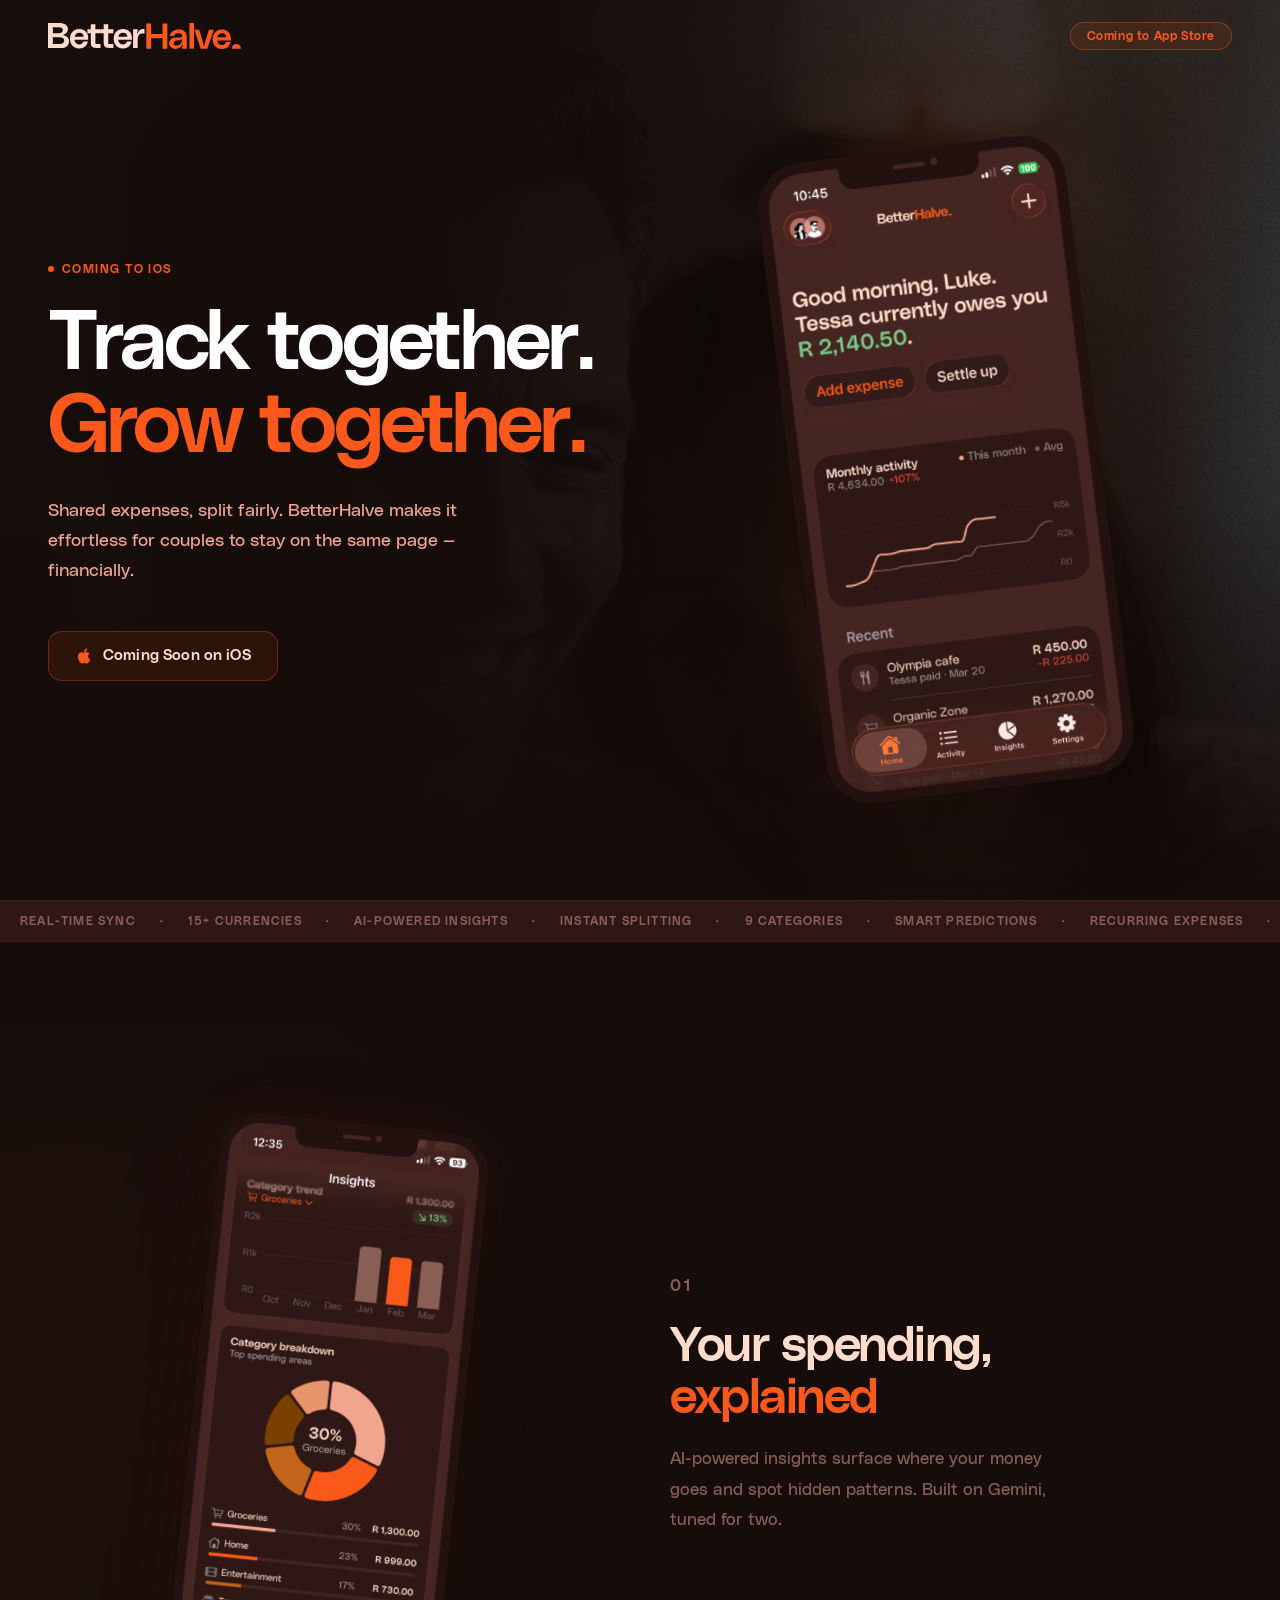
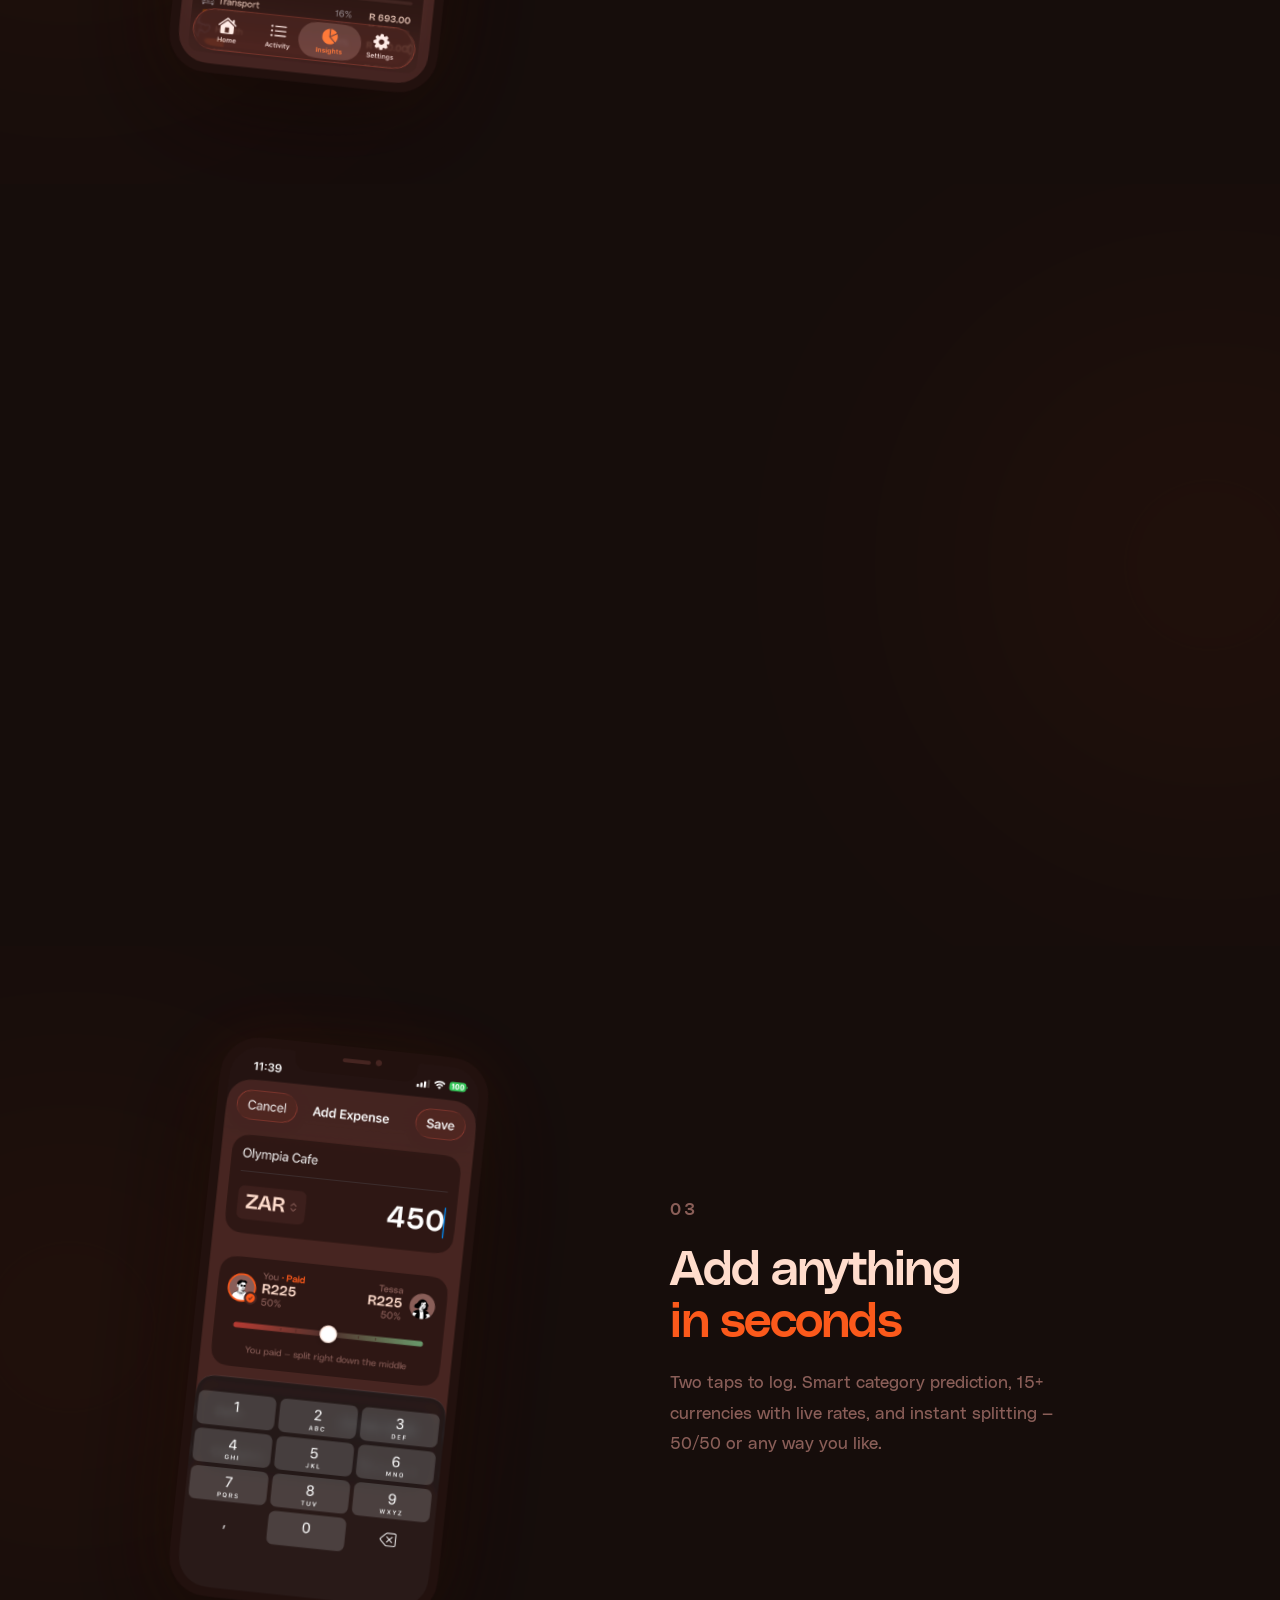
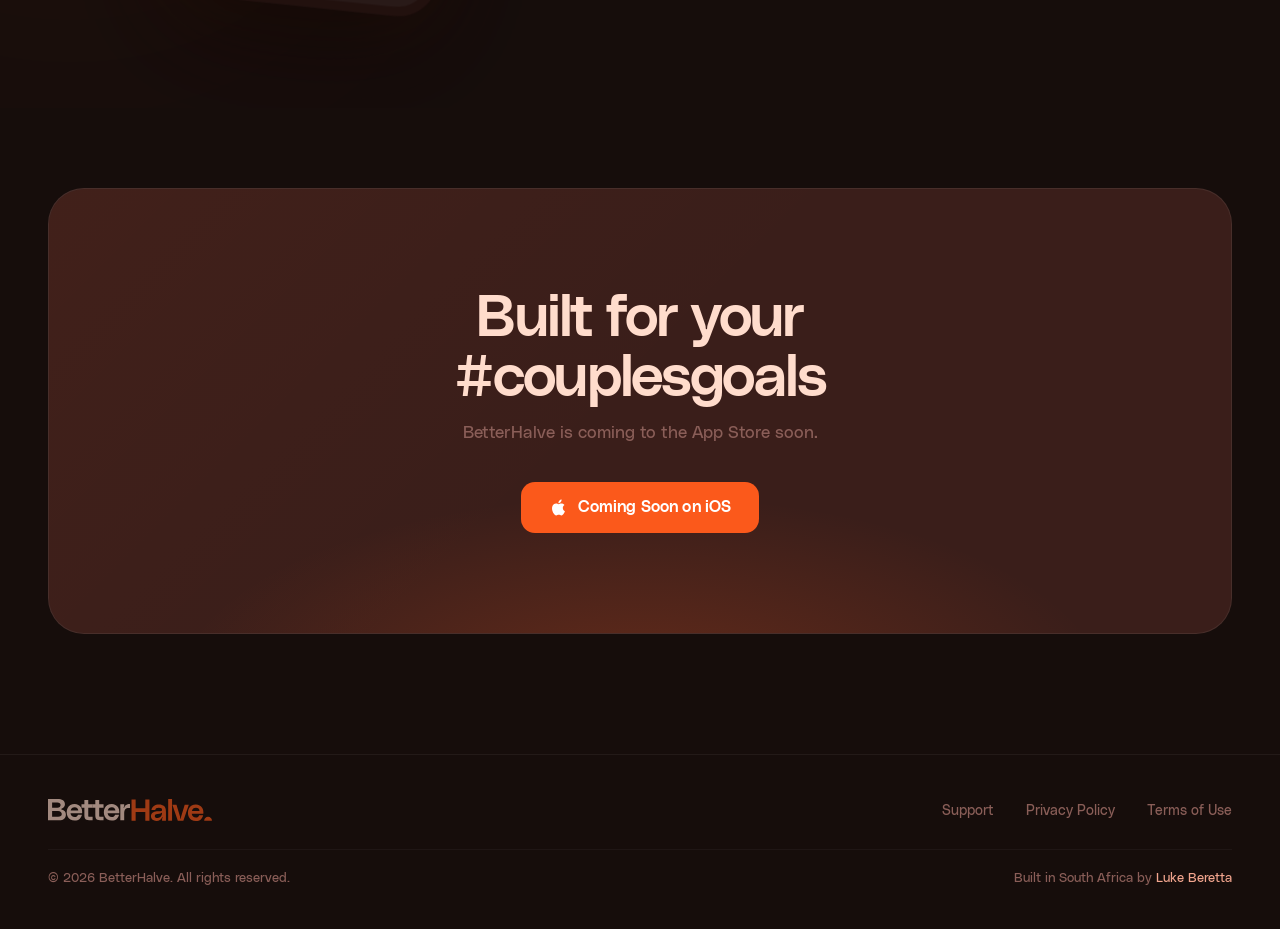
==== index.html @ 67684e51 "feat: implement initial BetterHalve website including landing, legal, support pages, assets, and doc" ====
<!DOCTYPE html>
<html lang="en">
<head>
  <meta charset="UTF-8" />
  <meta name="viewport" content="width=device-width, initial-scale=1.0" />
  <title>BetterHalve — Shared expenses for couples</title>
  <meta name="description" content="Track spending, split costs, and settle up effortlessly. BetterHalve is the shared expense app built for couples." />
  <meta property="og:title" content="BetterHalve — Shared expenses for couples" />
  <meta property="og:description" content="Track spending, split costs, and settle up effortlessly." />
  <meta property="og:image" content="img/couple.png" />
  <style>
    @font-face {
      font-family: 'PolySans';
      src: url('fonts/PolySans-Neutral.ttf') format('truetype');
      font-weight: 400;
      font-style: normal;
      font-display: swap;
    }
    @font-face {
      font-family: 'PolySans';
      src: url('fonts/PolySans-Median.ttf') format('truetype');
      font-weight: 600;
      font-style: normal;
      font-display: swap;
    }

    *, *::before, *::after { box-sizing: border-box; margin: 0; padding: 0; }

    :root {
      --bg:          #160d0b;
      --bg-mid:      #2E1714;
      --bg-raised:   #3A1E1A;
      --text:        #FFDCCC;
      --text-muted:  #8A5E58;
      --accent:      #FB591B;
      --accent-soft: #F2A58E;
      --radius-lg:   28px;
    }

    html { scroll-behavior: smooth; }

    body {
      font-family: 'PolySans', -apple-system, BlinkMacSystemFont, sans-serif;
      font-weight: 400;
      background: var(--bg);
      color: var(--text);
      -webkit-font-smoothing: antialiased;
      overflow-x: hidden;
    }

    /* ─────────────────────────────────────────────────────── NAV */
    .nav {
      position: fixed;
      top: 0; left: 0; right: 0;
      z-index: 100;
      padding: 22px 48px;
      display: flex;
      align-items: center;
      justify-content: space-between;
      border-bottom: 1px solid transparent;
      transition: background 0.5s ease, backdrop-filter 0.5s ease, border-color 0.5s ease;
    }

    .nav.scrolled {
      background: rgba(22, 13, 11, 0.75);
      backdrop-filter: blur(24px);
      -webkit-backdrop-filter: blur(24px);
      border-bottom-color: rgba(255,255,255,0.05);
    }

    .nav-logo img { height: 26px; width: auto; display: block; }

    .nav-pill {
      font-size: 12px;
      font-weight: 600;
      letter-spacing: 0.05em;
      color: var(--accent);
      background: rgba(251,89,27,0.1);
      border: 1.5px solid rgba(251,89,27,0.35);
      border-radius: 100px;
      padding: 7px 16px;
    }

    /* ─────────────────────────────────────────────────────── HERO */
    .hero {
      position: relative;
      min-height: 100svh;
      display: grid;
      grid-template-columns: 1fr 1fr;
      align-items: center;
      padding: 120px 48px 80px;
      gap: 40px;
      overflow: hidden;
    }

    .hero-bg {
      position: absolute;
      inset: 0;
      width: 100%; height: 110%;
      top: -5%;
      object-fit: cover;
      object-position: center top;
      filter: brightness(0.38) saturate(0.7);
      will-change: transform;
    }

    .hero-overlay {
      position: absolute;
      inset: 0;
      background:
        linear-gradient(105deg, rgba(22,13,11,0.97) 35%, rgba(22,13,11,0.45) 75%, rgba(22,13,11,0.1) 100%),
        linear-gradient(to top, rgba(22,13,11,1) 0%, transparent 45%);
      pointer-events: none;
    }

    .hero-left {
      position: relative;
      z-index: 2;
    }

    .hero-eyebrow {
      display: inline-flex;
      align-items: center;
      gap: 8px;
      font-size: 12px;
      font-weight: 600;
      letter-spacing: 0.12em;
      text-transform: uppercase;
      color: var(--accent);
      margin-bottom: 28px;
    }

    .hero-eyebrow-dot {
      width: 6px; height: 6px;
      border-radius: 50%;
      background: var(--accent);
      animation: blink 2.4s ease-in-out infinite;
    }

    @keyframes blink {
      0%, 100% { opacity: 1; transform: scale(1); }
      50%       { opacity: 0.35; transform: scale(0.65); }
    }

    .hero h1 {
      font-size: clamp(50px, 6.5vw, 92px);
      font-weight: 600;
      line-height: 1.0;
      letter-spacing: -0.038em;
      color: #fff;
      margin-bottom: 26px;
    }

    .hero h1 .line-accent {
      display: block;
      color: var(--accent);
    }

    .hero-sub {
      font-size: clamp(16px, 1.4vw, 19px);
      line-height: 1.7;
      color: var(--accent-soft);
      max-width: 420px;
      margin-bottom: 44px;
    }

    .btn-ghost {
      display: inline-flex;
      align-items: center;
      gap: 10px;
      background: rgba(251,89,27,0.1);
      border: 1.5px solid rgba(251,89,27,0.3);
      border-radius: 14px;
      padding: 15px 26px;
      font-family: inherit;
      font-size: 15px;
      font-weight: 600;
      color: var(--text);
      letter-spacing: 0.01em;
      cursor: default;
      transition: background 0.25s, border-color 0.25s, transform 0.25s;
    }

    .btn-ghost:hover {
      background: rgba(251,89,27,0.17);
      border-color: rgba(251,89,27,0.5);
      transform: translateY(-2px);
    }

    .btn-ghost svg { width: 18px; height: 18px; fill: var(--accent); flex-shrink: 0; }

    .hero-right {
      position: relative;
      z-index: 2;
      display: flex;
      justify-content: center;
      align-items: center;
    }

    .hero-phone-wrap {
      position: relative;
    }

    .hero-phone-wrap::before {
      content: '';
      position: absolute;
      inset: -30%;
      background: radial-gradient(ellipse at center, rgba(251,89,27,0.18) 0%, transparent 70%);
      pointer-events: none;
      animation: glow-pulse 4s ease-in-out infinite;
    }

    @keyframes glow-pulse {
      0%, 100% { opacity: 0.7; transform: scale(1); }
      50%       { opacity: 1; transform: scale(1.08); }
    }

    .hero-phone-wrap img {
      display: block;
      width: 100%;
      max-width: 310px;
      filter: drop-shadow(0 48px 96px rgba(0,0,0,0.65));
      transform: rotate(-7deg);
      animation: phone-float 5s ease-in-out infinite;
    }

    @keyframes phone-float {
      0%, 100% { transform: rotate(-7deg) translateY(0px); }
      50%       { transform: rotate(-7deg) translateY(-22px); }
    }

    /* ─────────────────────────────────────────────────── MARQUEE */
    .marquee-wrap {
      overflow: hidden;
      background: var(--bg-mid);
      border-top: 1px solid rgba(255,255,255,0.05);
      border-bottom: 1px solid rgba(255,255,255,0.05);
      padding: 14px 0;
    }

    .marquee-track {
      display: flex;
      width: max-content;
      animation: marquee-scroll 24s linear infinite;
    }

    .marquee-track:hover { animation-play-state: paused; }

    .marquee-item {
      font-size: 12px;
      font-weight: 600;
      letter-spacing: 0.1em;
      text-transform: uppercase;
      white-space: nowrap;
      padding: 0 20px;
      color: var(--text-muted);
    }

    .marquee-item.dot { color: var(--accent); padding: 0 4px; }

    @keyframes marquee-scroll {
      from { transform: translateX(0); }
      to   { transform: translateX(-50%); }
    }

    /* ──────────────────────────────────────────────── FEATURES */
    .features { padding: 80px 0 40px; }

    .feature {
      display: grid;
      grid-template-columns: 1fr 1fr;
      align-items: center;
      gap: 60px;
      padding: 100px 48px;
      position: relative;
      overflow: hidden;
    }

    /* Ambient glow per section */
    .feature::after {
      content: '';
      position: absolute;
      width: 500px; height: 500px;
      border-radius: 50%;
      background: var(--accent);
      filter: blur(140px);
      opacity: 0.06;
      pointer-events: none;
    }

    .feature:nth-child(odd)::after  { left: -180px; top: 50%; transform: translateY(-50%); }
    .feature:nth-child(even)::after { right: -180px; top: 50%; transform: translateY(-50%); }

    .feature:nth-child(even) .feature-phone { order: 2; }
    .feature:nth-child(even) .feature-copy  { order: 1; }

    .feature-phone {
      display: flex;
      justify-content: center;
      position: relative;
      z-index: 1;
    }

    .feature-phone img {
      width: 100%;
      max-width: 270px;
      filter: drop-shadow(0 28px 56px rgba(0,0,0,0.55)) drop-shadow(0 0 28px rgba(251,89,27,0.08));
      transition: transform 0.6s cubic-bezier(0.34, 1.56, 0.64, 1), filter 0.4s ease;
    }

    .feature:nth-child(odd)  .feature-phone img { transform: rotate(6deg); }
    .feature:nth-child(even) .feature-phone img { transform: rotate(-6deg); }

    .feature-phone img:hover {
      transform: rotate(0deg) scale(1.05) !important;
      filter: drop-shadow(0 40px 80px rgba(0,0,0,0.65)) drop-shadow(0 0 40px rgba(251,89,27,0.2));
    }

    .feature-copy { position: relative; z-index: 1; }

    .feature-num {
      font-size: 11px;
      font-weight: 600;
      letter-spacing: 0.15em;
      text-transform: uppercase;
      color: var(--text-muted);
      margin-bottom: 20px;
    }

    .feature-copy h2 {
      font-size: clamp(36px, 3.8vw, 56px);
      font-weight: 600;
      line-height: 1.06;
      letter-spacing: -0.03em;
      color: var(--text);
      margin-bottom: 20px;
    }

    .feature-copy h2 em {
      font-style: normal;
      color: var(--accent);
    }

    .feature-copy p {
      font-size: 17px;
      line-height: 1.78;
      color: var(--text-muted);
      max-width: 400px;
    }

    /* ──────────────────────────────────────────── REVEAL ANIMS */
    .reveal {
      opacity: 0;
      transform: translateY(36px);
      transition:
        opacity  0.75s cubic-bezier(0.16, 1, 0.3, 1),
        transform 0.75s cubic-bezier(0.16, 1, 0.3, 1);
    }

    .reveal.from-left  { transform: translateX(-52px); }
    .reveal.from-right { transform: translateX(52px); }
    .reveal.scale-up   { transform: scale(0.94); }

    .reveal.visible {
      opacity: 1;
      transform: translate(0) scale(1);
    }

    .delay-1 { transition-delay: 0.08s; }
    .delay-2 { transition-delay: 0.18s; }
    .delay-3 { transition-delay: 0.28s; }

    /* ─────────────────────────────────────────────────── CTA */
    .cta-wrap { padding: 40px 48px 120px; }

    .cta-card {
      position: relative;
      background: var(--bg-raised);
      border: 1px solid rgba(255,255,255,0.07);
      border-radius: 36px;
      padding: 100px 60px;
      text-align: center;
      overflow: hidden;
    }

    .cta-card::before {
      content: '';
      position: absolute;
      bottom: -60px; left: 50%;
      transform: translateX(-50%);
      width: 80%; height: 200px;
      background: radial-gradient(ellipse at center bottom, rgba(251,89,27,0.22) 0%, transparent 70%);
      pointer-events: none;
    }

    .cta-card::after {
      content: '';
      position: absolute;
      inset: 0;
      border-radius: 36px;
      background: linear-gradient(135deg, rgba(251,89,27,0.04) 0%, transparent 50%);
      pointer-events: none;
    }

    .cta-card h2 {
      font-size: clamp(36px, 4.5vw, 64px);
      font-weight: 600;
      letter-spacing: -0.032em;
      line-height: 1.05;
      margin-bottom: 14px;
      position: relative;
      z-index: 1;
    }

    .cta-card p {
      font-size: 17px;
      color: var(--text-muted);
      margin-bottom: 40px;
      position: relative;
      z-index: 1;
    }

    .btn-solid {
      display: inline-flex;
      align-items: center;
      gap: 10px;
      background: var(--accent);
      border-radius: 14px;
      padding: 16px 28px;
      font-family: inherit;
      font-size: 16px;
      font-weight: 600;
      color: #fff;
      letter-spacing: 0.01em;
      cursor: default;
      position: relative;
      z-index: 1;
      transition: background 0.2s, transform 0.25s, box-shadow 0.25s;
    }

    .btn-solid:hover {
      background: #e84d15;
      transform: translateY(-3px);
      box-shadow: 0 20px 48px rgba(251,89,27,0.42);
    }

    .btn-solid svg { width: 19px; height: 19px; fill: #fff; flex-shrink: 0; }

    /* ──────────────────────────────────────────────── FOOTER */
    footer {
      border-top: 1px solid rgba(255,255,255,0.055);
      padding: 44px 48px;
    }

    .footer-top {
      display: flex;
      align-items: center;
      justify-content: space-between;
      flex-wrap: wrap;
      gap: 20px;
      margin-bottom: 28px;
    }

    .footer-logo img { height: 22px; width: auto; opacity: 0.6; display: block; }

    .footer-nav {
      display: flex;
      gap: 32px;
      list-style: none;
    }

    .footer-nav a {
      font-size: 14px;
      color: var(--text-muted);
      text-decoration: none;
      transition: color 0.2s;
    }

    .footer-nav a:hover { color: var(--text); }

    .footer-bottom {
      display: flex;
      align-items: center;
      justify-content: space-between;
      flex-wrap: wrap;
      gap: 8px;
      padding-top: 22px;
      border-top: 1px solid rgba(255,255,255,0.04);
      font-size: 13px;
      color: var(--text-muted);
    }

    .footer-bottom a {
      color: var(--accent-soft);
      text-decoration: none;
      transition: color 0.2s;
    }

    .footer-bottom a:hover { color: var(--text); }

    /* ────────────────────────────────────────────── RESPONSIVE */
    @media (max-width: 860px) {
      .nav { padding: 16px 24px; }

      .hero {
        grid-template-columns: 1fr;
        min-height: auto;
        padding: 120px 24px 72px;
        gap: 0;
      }

      .hero-right {
        order: -1;
        margin-bottom: 48px;
      }

      .hero-phone-wrap img {
        max-width: 200px;
        animation: phone-float-sm 5s ease-in-out infinite;
      }

      @keyframes phone-float-sm {
        0%, 100% { transform: rotate(-4deg) translateY(0px); }
        50%       { transform: rotate(-4deg) translateY(-14px); }
      }

      .hero-overlay {
        background:
          linear-gradient(to bottom, rgba(22,13,11,0.55) 0%, rgba(22,13,11,0.95) 55%),
          linear-gradient(to top, rgba(22,13,11,1) 0%, transparent 40%);
      }

      .feature {
        grid-template-columns: 1fr;
        padding: 64px 24px;
        gap: 44px;
        text-align: center;
      }

      .feature:nth-child(even) .feature-phone,
      .feature:nth-child(even) .feature-copy { order: unset; }

      .feature-copy p { max-width: 100%; }
      .feature-phone img { max-width: 220px; }
      .feature:nth-child(odd)  .feature-phone img { transform: rotate(4deg); }
      .feature:nth-child(even) .feature-phone img { transform: rotate(-4deg); }

      .cta-wrap { padding: 20px 24px 80px; }
      .cta-card { padding: 72px 32px; }

      footer { padding: 36px 24px; }
      .footer-top { flex-direction: column; align-items: flex-start; }
      .footer-bottom { flex-direction: column; text-align: center; }
    }
  </style>
</head>
<body>

  <!-- ─── NAV ──────────────────────────────────────────────── -->
  <header class="nav" id="nav">
    <a href="/" aria-label="BetterHalve home">
      <div class="nav-logo"><img src="img/logo.svg" alt="BetterHalve" /></div>
    </a>
    <span class="nav-pill">Coming to App Store</span>
  </header>

  <!-- ─── HERO ─────────────────────────────────────────────── -->
  <section class="hero">
    <img class="hero-bg" src="img/couple.png" alt="" aria-hidden="true" id="hero-bg" />
    <div class="hero-overlay" aria-hidden="true"></div>

    <div class="hero-left">
      <p class="hero-eyebrow">
        <span class="hero-eyebrow-dot" aria-hidden="true"></span>
        Coming to iOS
      </p>
      <h1>
        Track together.
        <span class="line-accent">Grow together.</span>
      </h1>
      <p class="hero-sub">Shared expenses, split fairly. BetterHalve makes it effortless for couples to stay on the same page — financially.</p>
      <div class="btn-ghost" role="img" aria-label="Coming Soon on the App Store">
        <svg viewBox="0 0 24 24" aria-hidden="true">
          <path d="M18.71 19.5c-.83 1.24-1.71 2.45-3.05 2.47-1.34.03-1.77-.79-3.29-.79-1.53 0-2 .77-3.27.82-1.31.05-2.3-1.32-3.14-2.53C4.25 17 2.94 12.45 4.7 9.39c.87-1.52 2.43-2.48 4.12-2.51 1.28-.02 2.5.87 3.29.87.78 0 2.26-1.07 3.8-.91.65.03 2.47.26 3.64 1.98-.09.06-2.17 1.28-2.15 3.81.03 3.02 2.65 4.03 2.68 4.04-.03.07-.42 1.44-1.38 2.83M13 3.5c.73-.83 1.94-1.46 2.94-1.5.13 1.17-.34 2.35-1.04 3.19-.69.85-1.83 1.51-2.95 1.42-.15-1.15.41-2.35 1.05-3.11z"/>
        </svg>
        Coming Soon on iOS
      </div>
    </div>

    <div class="hero-right">
      <div class="hero-phone-wrap">
        <img src="img/01.png" alt="BetterHalve app — home screen showing real-time balance" />
      </div>
    </div>
  </section>

  <!-- ─── MARQUEE ──────────────────────────────────────────── -->
  <div class="marquee-wrap" aria-hidden="true">
    <div class="marquee-track">
      <span class="marquee-item">Real-time sync</span><span class="marquee-item dot">·</span>
      <span class="marquee-item">15+ currencies</span><span class="marquee-item dot">·</span>
      <span class="marquee-item">AI-powered insights</span><span class="marquee-item dot">·</span>
      <span class="marquee-item">Instant splitting</span><span class="marquee-item dot">·</span>
      <span class="marquee-item">9 categories</span><span class="marquee-item dot">·</span>
      <span class="marquee-item">Smart predictions</span><span class="marquee-item dot">·</span>
      <span class="marquee-item">Recurring expenses</span><span class="marquee-item dot">·</span>
      <span class="marquee-item">Live exchange rates</span><span class="marquee-item dot">·</span>
      <span class="marquee-item">Google &amp; Apple Sign-in</span><span class="marquee-item dot">·</span>
      <!-- duplicate for seamless loop -->
      <span class="marquee-item">Real-time sync</span><span class="marquee-item dot">·</span>
      <span class="marquee-item">15+ currencies</span><span class="marquee-item dot">·</span>
      <span class="marquee-item">AI-powered insights</span><span class="marquee-item dot">·</span>
      <span class="marquee-item">Instant splitting</span><span class="marquee-item dot">·</span>
      <span class="marquee-item">9 categories</span><span class="marquee-item dot">·</span>
      <span class="marquee-item">Smart predictions</span><span class="marquee-item dot">·</span>
      <span class="marquee-item">Recurring expenses</span><span class="marquee-item dot">·</span>
      <span class="marquee-item">Live exchange rates</span><span class="marquee-item dot">·</span>
      <span class="marquee-item">Google &amp; Apple Sign-in</span><span class="marquee-item dot">·</span>
    </div>
  </div>

  <!-- ─── FEATURES ─────────────────────────────────────────── -->
  <section class="features">

    <!-- 01 -->
    <div class="feature">
      <div class="feature-phone reveal from-left">
        <img src="img/02.png" alt="BetterHalve insights — category breakdown and spending trends" loading="lazy" />
      </div>
      <div class="feature-copy">
        <p class="feature-num reveal delay-1">01</p>
        <h2 class="reveal delay-2">Your spending,<br><em>explained</em></h2>
        <p class="reveal delay-3">AI-powered insights surface where your money goes and spot hidden patterns. Built on Gemini, tuned for two.</p>
      </div>
    </div>

    <!-- 02 -->
    <div class="feature">
      <div class="feature-copy">
        <p class="feature-num reveal delay-1">02</p>
        <h2 class="reveal delay-2">Every expense,<br><em>organised</em></h2>
        <p class="reveal delay-3">A full timeline of everything you've spent together — searchable, filterable by category, always in sync.</p>
      </div>
      <div class="feature-phone reveal from-right">
        <img src="img/03.png" alt="BetterHalve activity — full expense timeline" loading="lazy" />
      </div>
    </div>

    <!-- 03 -->
    <div class="feature">
      <div class="feature-phone reveal from-left">
        <img src="img/04.png" alt="BetterHalve — add expense in seconds" loading="lazy" />
      </div>
      <div class="feature-copy">
        <p class="feature-num reveal delay-1">03</p>
        <h2 class="reveal delay-2">Add anything<br><em>in seconds</em></h2>
        <p class="reveal delay-3">Two taps to log. Smart category prediction, 15+ currencies with live rates, and instant splitting — 50/50 or any way you like.</p>
      </div>
    </div>

  </section>

  <!-- ─── CTA ──────────────────────────────────────────────── -->
  <div class="cta-wrap">
    <div class="cta-card reveal scale-up">
      <h2>Built for your<br>#couplesgoals</h2>
      <p>BetterHalve is coming to the App Store soon.</p>
      <div class="btn-solid" role="img" aria-label="Coming Soon on the App Store">
        <svg viewBox="0 0 24 24" aria-hidden="true">
          <path d="M18.71 19.5c-.83 1.24-1.71 2.45-3.05 2.47-1.34.03-1.77-.79-3.29-.79-1.53 0-2 .77-3.27.82-1.31.05-2.3-1.32-3.14-2.53C4.25 17 2.94 12.45 4.7 9.39c.87-1.52 2.43-2.48 4.12-2.51 1.28-.02 2.5.87 3.29.87.78 0 2.26-1.07 3.8-.91.65.03 2.47.26 3.64 1.98-.09.06-2.17 1.28-2.15 3.81.03 3.02 2.65 4.03 2.68 4.04-.03.07-.42 1.44-1.38 2.83M13 3.5c.73-.83 1.94-1.46 2.94-1.5.13 1.17-.34 2.35-1.04 3.19-.69.85-1.83 1.51-2.95 1.42-.15-1.15.41-2.35 1.05-3.11z"/>
        </svg>
        Coming Soon on iOS
      </div>
    </div>
  </div>

  <!-- ─── FOOTER ────────────────────────────────────────────── -->
  <footer>
    <div class="footer-top">
      <div class="footer-logo">
        <img src="img/logo.svg" alt="BetterHalve" />
      </div>
      <ul class="footer-nav" aria-label="Footer">
        <li><a href="support.html">Support</a></li>
        <li><a href="privacy.html">Privacy Policy</a></li>
        <li><a href="terms.html">Terms of Use</a></li>
      </ul>
    </div>
    <div class="footer-bottom">
      <span>© 2026 BetterHalve. All rights reserved.</span>
      <span>Built in South Africa by <a href="https://lukeberetta.com" target="_blank" rel="noopener noreferrer">Luke Beretta</a></span>
    </div>
  </footer>

  <script>
    // Nav — transparent to frosted on scroll
    const nav = document.getElementById('nav');
    const onScroll = () => nav.classList.toggle('scrolled', window.scrollY > 50);
    window.addEventListener('scroll', onScroll, { passive: true });

    // Hero bg parallax
    const heroBg = document.getElementById('hero-bg');
    window.addEventListener('scroll', () => {
      heroBg.style.transform = `translateY(${window.scrollY * 0.28}px)`;
    }, { passive: true });

    // Scroll reveal via IntersectionObserver
    const observer = new IntersectionObserver(
      (entries) => entries.forEach(e => {
        if (e.isIntersecting) {
          e.target.classList.add('visible');
          observer.unobserve(e.target);
        }
      }),
      { threshold: 0.12 }
    );
    document.querySelectorAll('.reveal').forEach(el => observer.observe(el));
  </script>

</body>
</html>
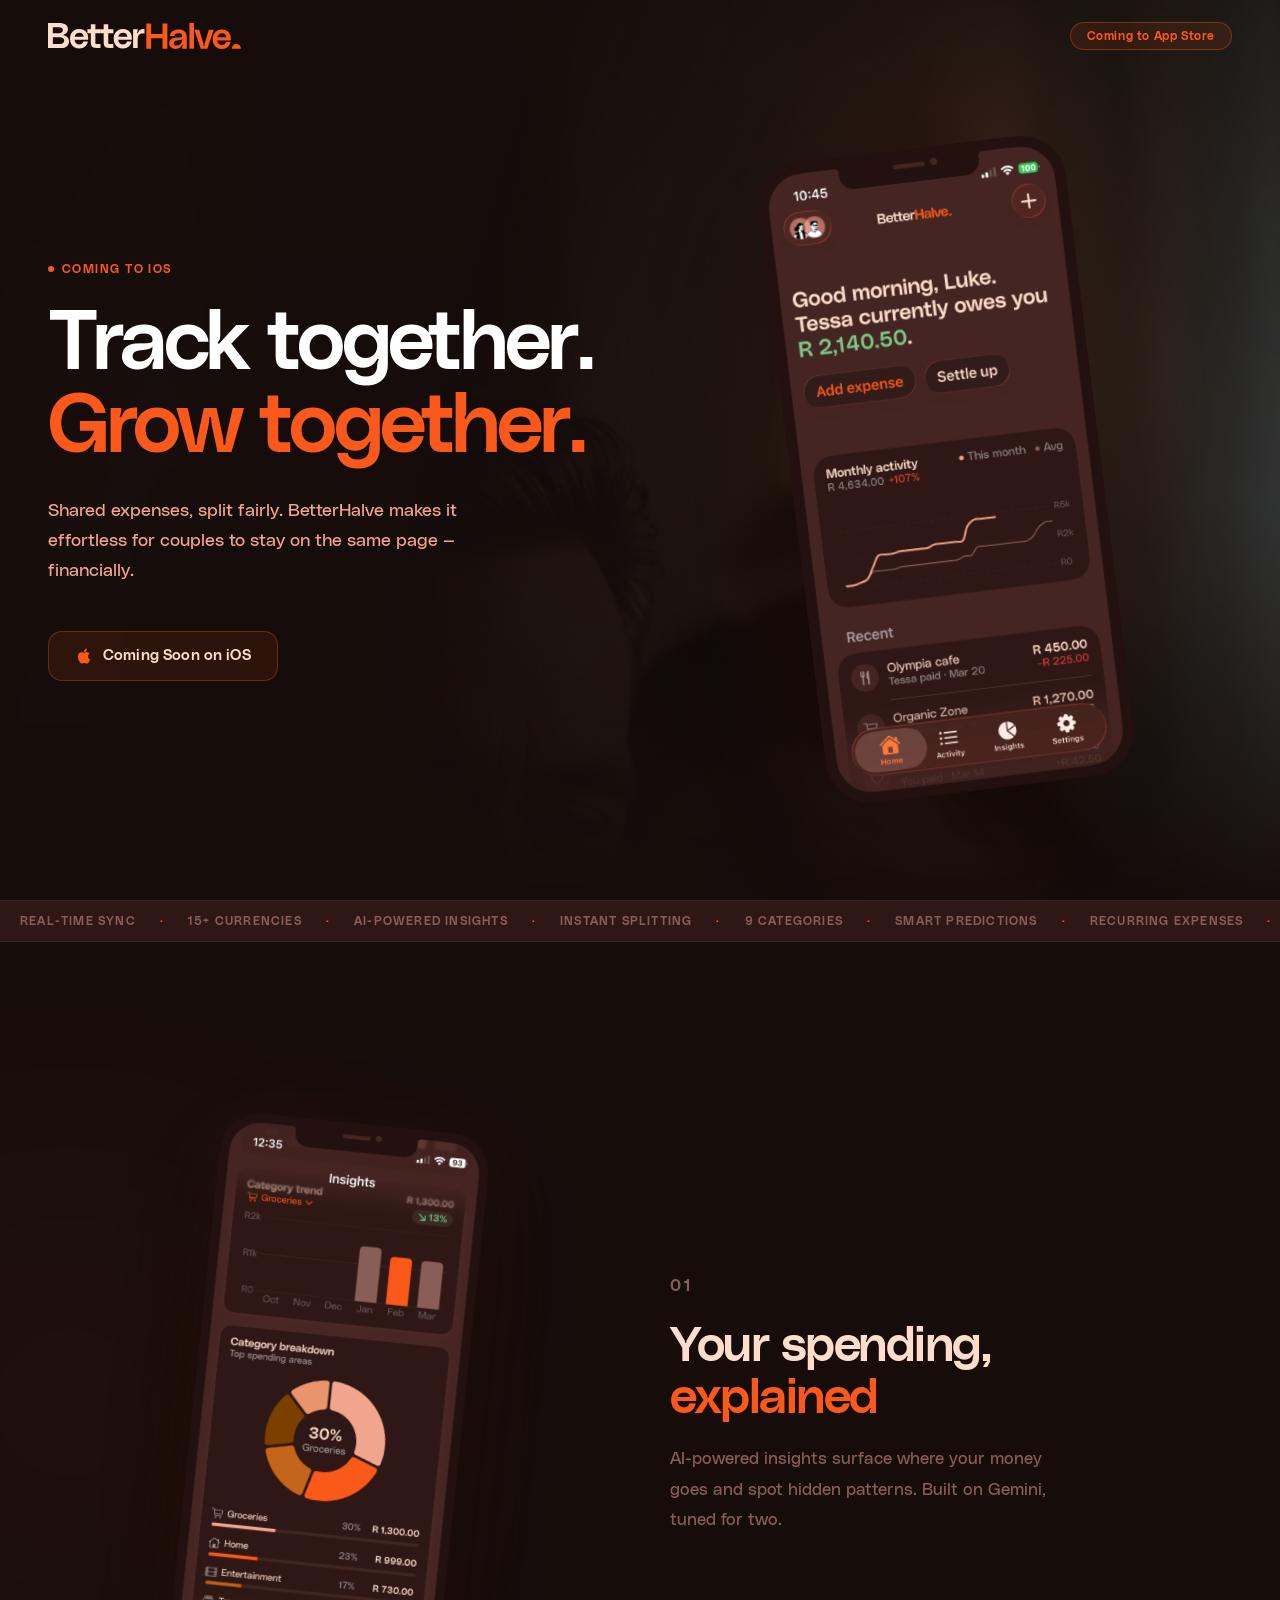
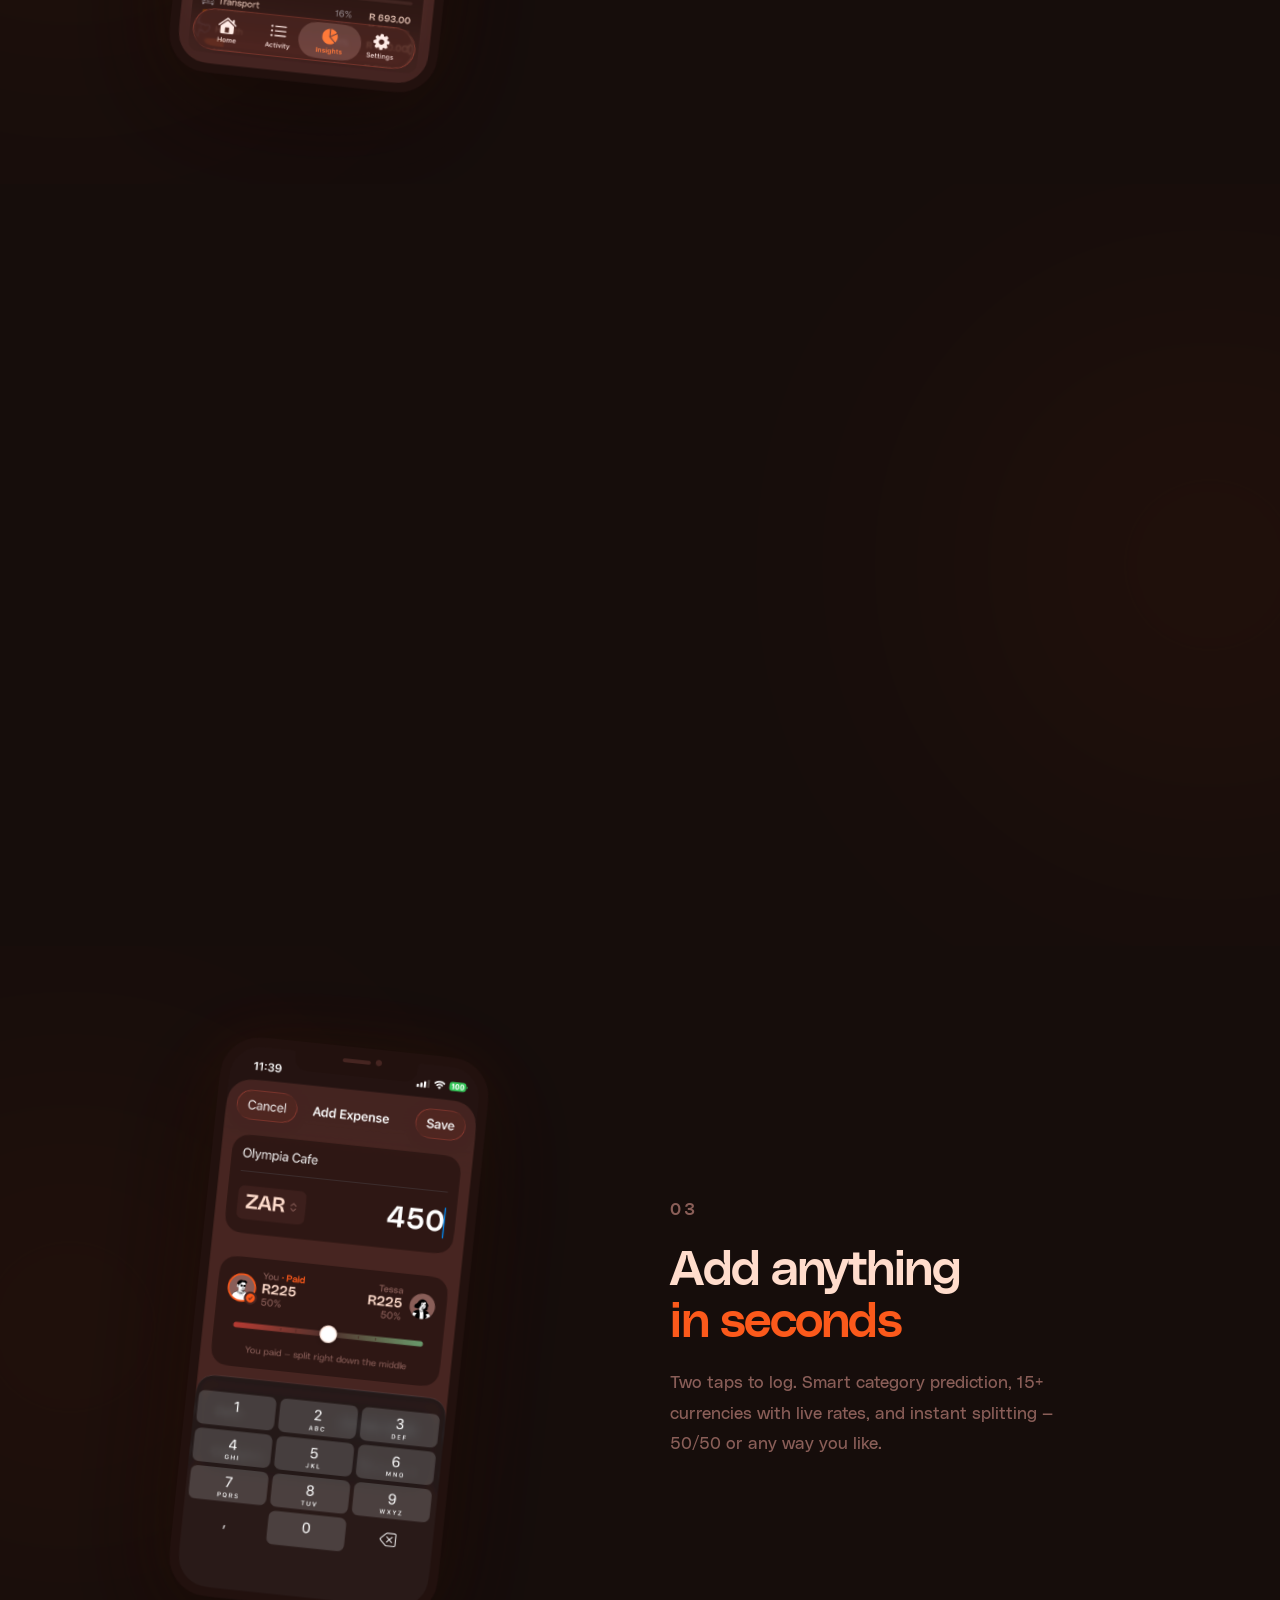
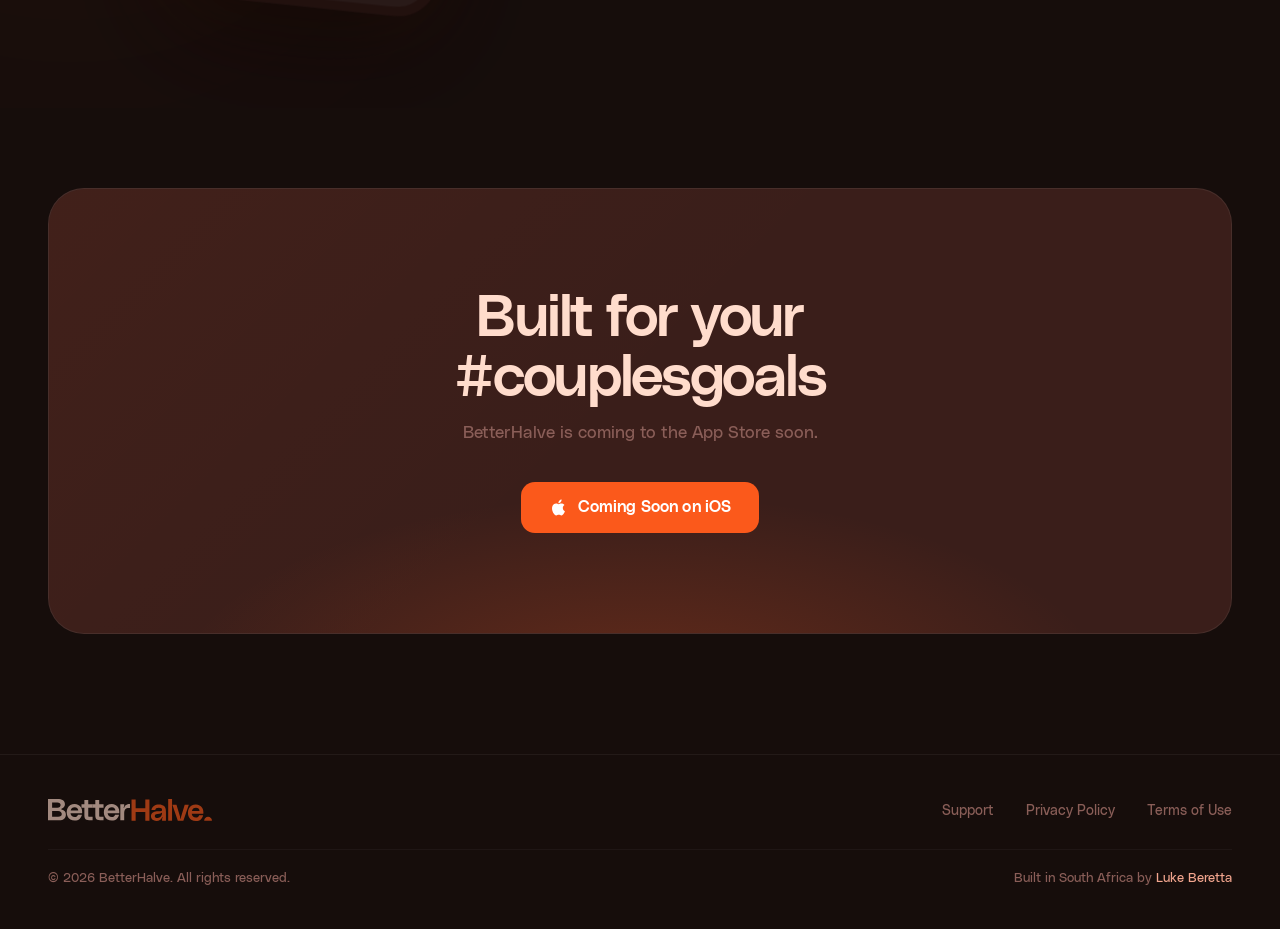
==== commit 8eb07160: "init" ====
--- a/index.html
+++ b/index.html
@@ -3,11 +3,18 @@
 <head>
   <meta charset="UTF-8" />
   <meta name="viewport" content="width=device-width, initial-scale=1.0" />
+  <link rel="icon" type="image/x-icon" href="/favicon.ico" />
+  <link rel="icon" type="image/png" href="img/favicon.png" />
+  <link rel="apple-touch-icon" href="img/apple-touch-icon.png" />
   <title>BetterHalve — Shared expenses for couples</title>
   <meta name="description" content="Track spending, split costs, and settle up effortlessly. BetterHalve is the shared expense app built for couples." />
   <meta property="og:title" content="BetterHalve — Shared expenses for couples" />
   <meta property="og:description" content="Track spending, split costs, and settle up effortlessly." />
-  <meta property="og:image" content="img/couple.png" />
+  <meta property="og:image" content="https://betterhalve.com/img/Website.png" />
+  <meta property="og:image:width" content="1200" />
+  <meta property="og:image:height" content="676" />
+  <meta property="og:url" content="https://betterhalve.com/" />
+  <meta property="og:type" content="website" />
   <style>
     @font-face {
       font-family: 'PolySans';
@@ -566,7 +573,7 @@
 
   <!-- ─── HERO ─────────────────────────────────────────────── -->
   <section class="hero">
-    <img class="hero-bg" src="img/couple.png" alt="" aria-hidden="true" id="hero-bg" />
+    <img class="hero-bg" src="img/couple.jpg" alt="" aria-hidden="true" id="hero-bg" />
     <div class="hero-overlay" aria-hidden="true"></div>
 
     <div class="hero-left">
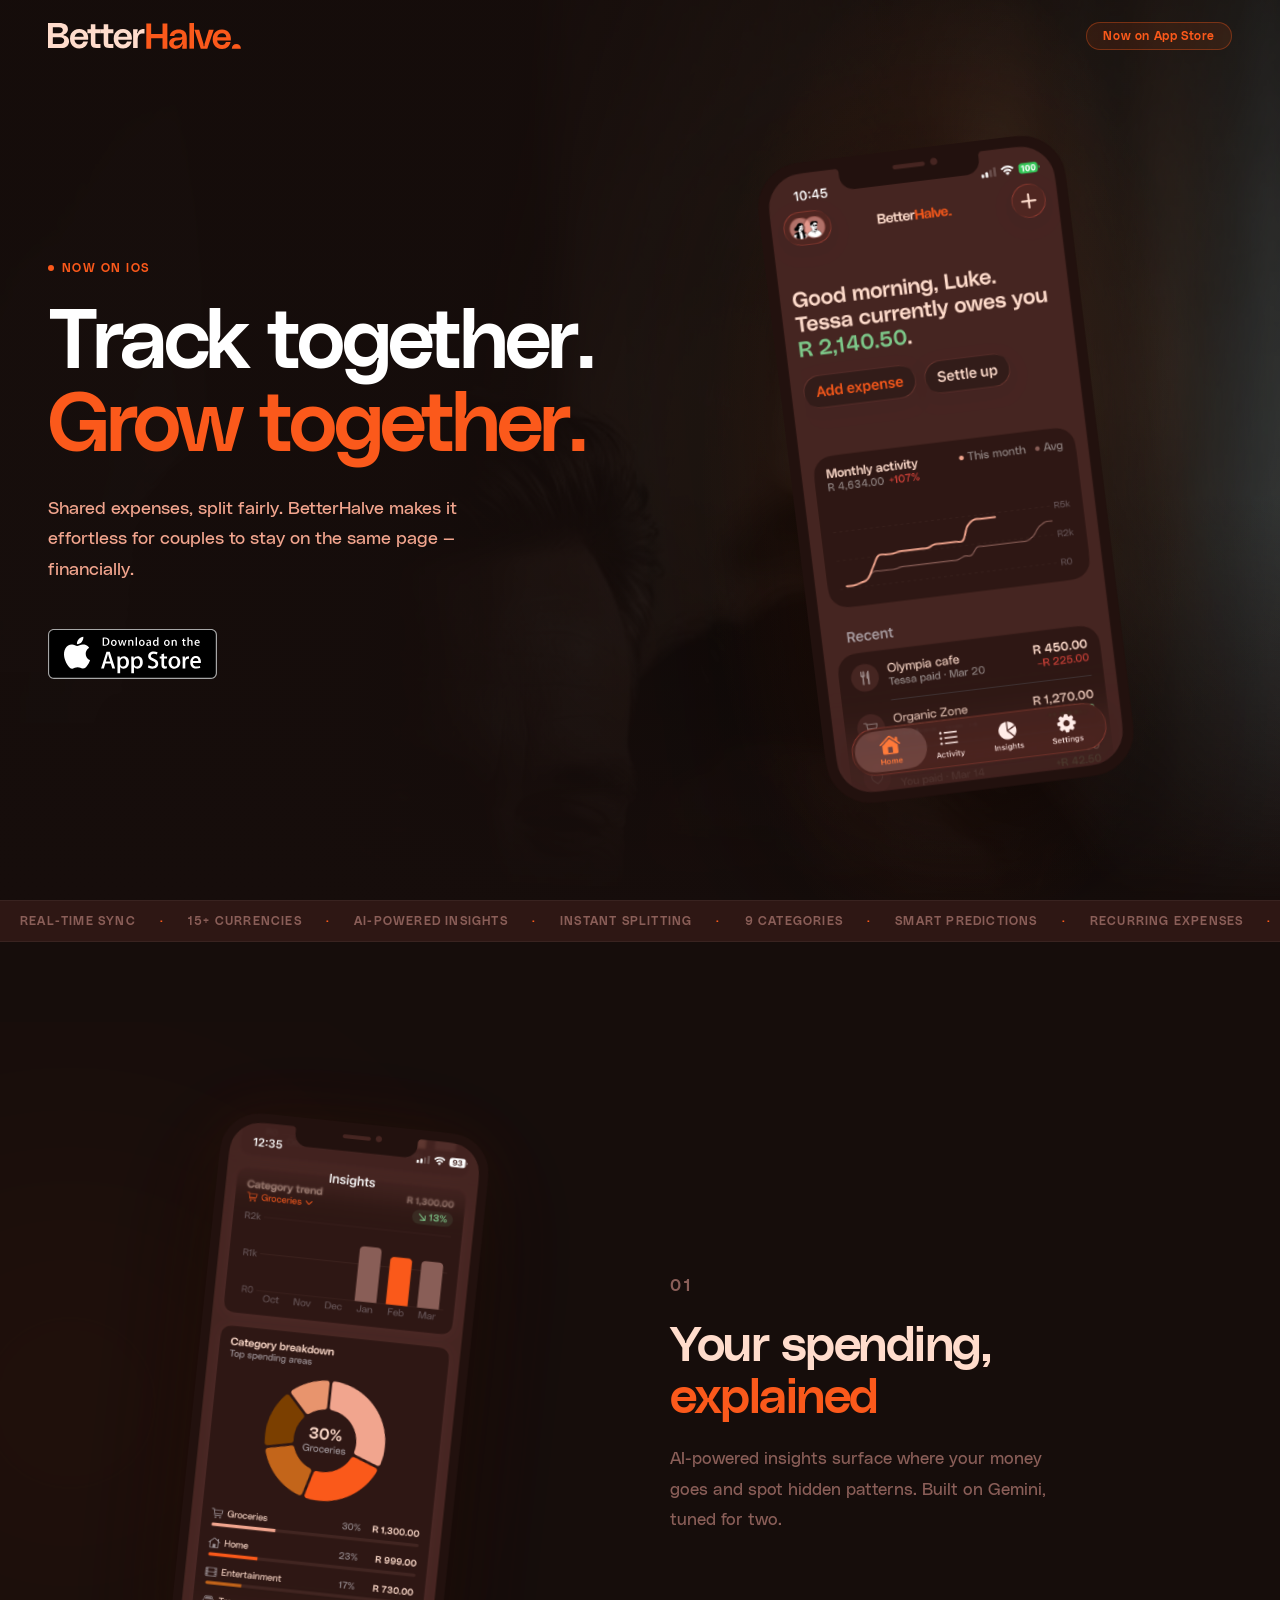
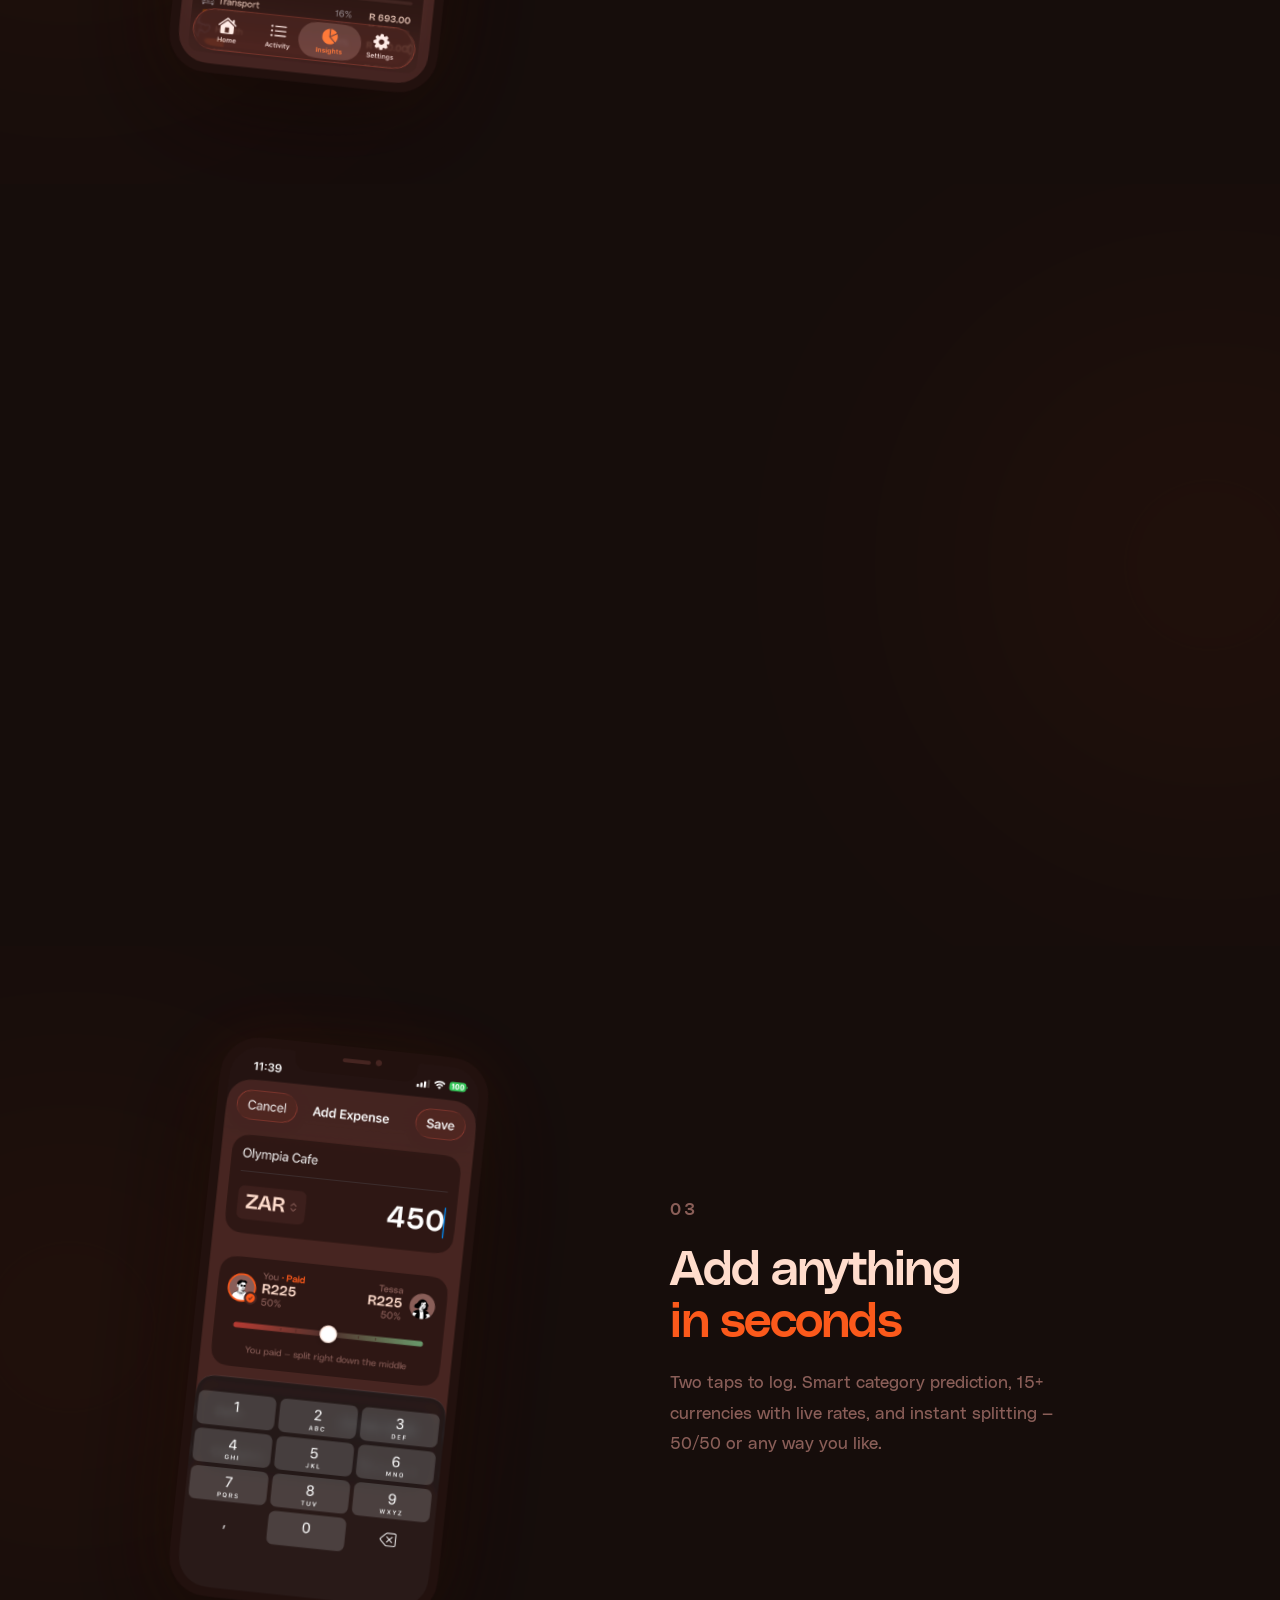
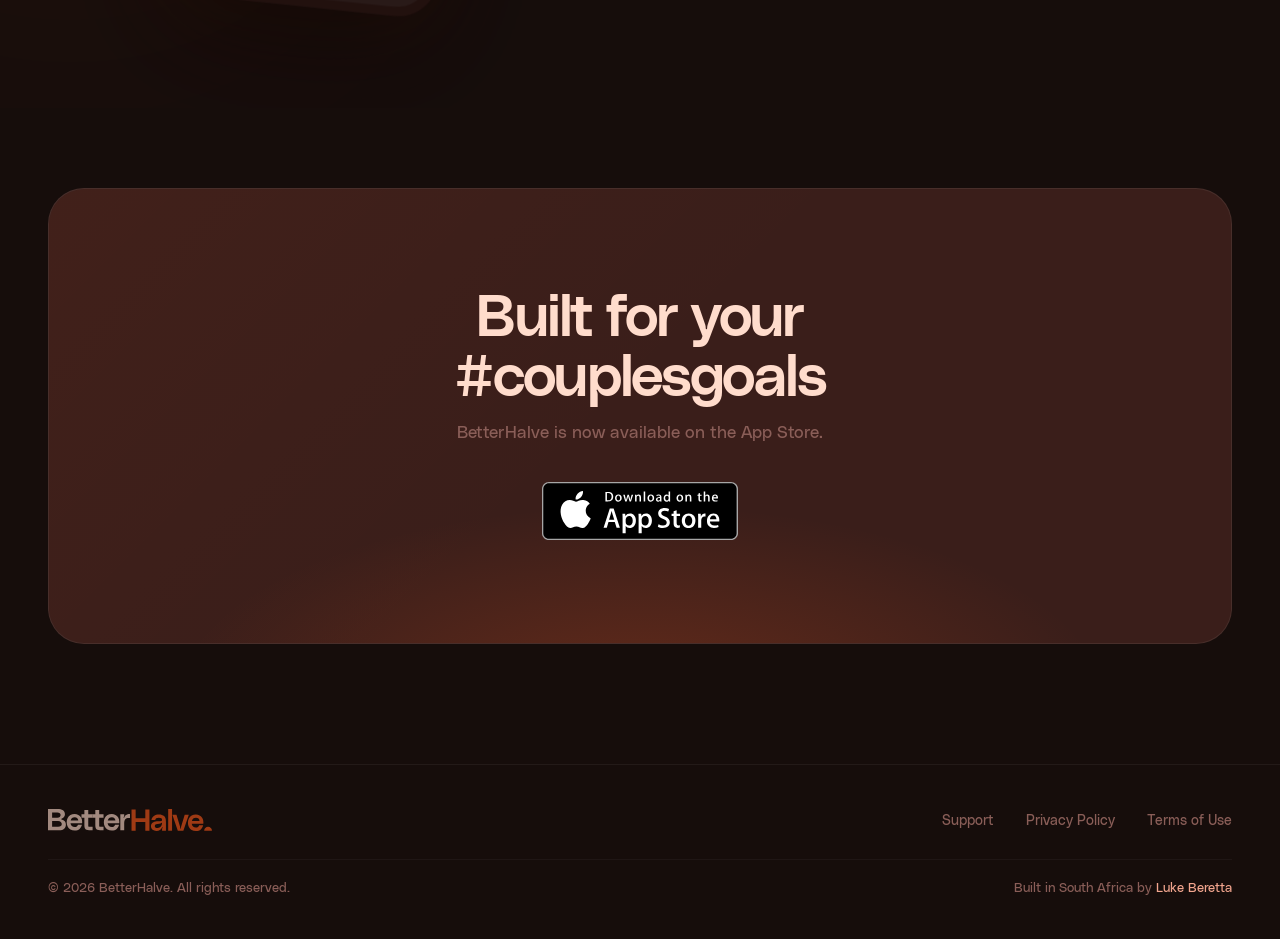
==== commit 31309346: "live update" ====
--- a/index.html
+++ b/index.html
@@ -15,551 +15,7 @@
   <meta property="og:image:height" content="676" />
   <meta property="og:url" content="https://betterhalve.com/" />
   <meta property="og:type" content="website" />
-  <style>
-    @font-face {
-      font-family: 'PolySans';
-      src: url('fonts/PolySans-Neutral.ttf') format('truetype');
-      font-weight: 400;
-      font-style: normal;
-      font-display: swap;
-    }
-    @font-face {
-      font-family: 'PolySans';
-      src: url('fonts/PolySans-Median.ttf') format('truetype');
-      font-weight: 600;
-      font-style: normal;
-      font-display: swap;
-    }
-
-    *, *::before, *::after { box-sizing: border-box; margin: 0; padding: 0; }
-
-    :root {
-      --bg:          #160d0b;
-      --bg-mid:      #2E1714;
-      --bg-raised:   #3A1E1A;
-      --text:        #FFDCCC;
-      --text-muted:  #8A5E58;
-      --accent:      #FB591B;
-      --accent-soft: #F2A58E;
-      --radius-lg:   28px;
-    }
-
-    html { scroll-behavior: smooth; }
-
-    body {
-      font-family: 'PolySans', -apple-system, BlinkMacSystemFont, sans-serif;
-      font-weight: 400;
-      background: var(--bg);
-      color: var(--text);
-      -webkit-font-smoothing: antialiased;
-      overflow-x: hidden;
-    }
-
-    /* ─────────────────────────────────────────────────────── NAV */
-    .nav {
-      position: fixed;
-      top: 0; left: 0; right: 0;
-      z-index: 100;
-      padding: 22px 48px;
-      display: flex;
-      align-items: center;
-      justify-content: space-between;
-      border-bottom: 1px solid transparent;
-      transition: background 0.5s ease, backdrop-filter 0.5s ease, border-color 0.5s ease;
-    }
-
-    .nav.scrolled {
-      background: rgba(22, 13, 11, 0.75);
-      backdrop-filter: blur(24px);
-      -webkit-backdrop-filter: blur(24px);
-      border-bottom-color: rgba(255,255,255,0.05);
-    }
-
-    .nav-logo img { height: 26px; width: auto; display: block; }
-
-    .nav-pill {
-      font-size: 12px;
-      font-weight: 600;
-      letter-spacing: 0.05em;
-      color: var(--accent);
-      background: rgba(251,89,27,0.1);
-      border: 1.5px solid rgba(251,89,27,0.35);
-      border-radius: 100px;
-      padding: 7px 16px;
-    }
-
-    /* ─────────────────────────────────────────────────────── HERO */
-    .hero {
-      position: relative;
-      min-height: 100svh;
-      display: grid;
-      grid-template-columns: 1fr 1fr;
-      align-items: center;
-      padding: 120px 48px 80px;
-      gap: 40px;
-      overflow: hidden;
-    }
-
-    .hero-bg {
-      position: absolute;
-      inset: 0;
-      width: 100%; height: 110%;
-      top: -5%;
-      object-fit: cover;
-      object-position: center top;
-      filter: brightness(0.38) saturate(0.7);
-      will-change: transform;
-    }
-
-    .hero-overlay {
-      position: absolute;
-      inset: 0;
-      background:
-        linear-gradient(105deg, rgba(22,13,11,0.97) 35%, rgba(22,13,11,0.45) 75%, rgba(22,13,11,0.1) 100%),
-        linear-gradient(to top, rgba(22,13,11,1) 0%, transparent 45%);
-      pointer-events: none;
-    }
-
-    .hero-left {
-      position: relative;
-      z-index: 2;
-    }
-
-    .hero-eyebrow {
-      display: inline-flex;
-      align-items: center;
-      gap: 8px;
-      font-size: 12px;
-      font-weight: 600;
-      letter-spacing: 0.12em;
-      text-transform: uppercase;
-      color: var(--accent);
-      margin-bottom: 28px;
-    }
-
-    .hero-eyebrow-dot {
-      width: 6px; height: 6px;
-      border-radius: 50%;
-      background: var(--accent);
-      animation: blink 2.4s ease-in-out infinite;
-    }
-
-    @keyframes blink {
-      0%, 100% { opacity: 1; transform: scale(1); }
-      50%       { opacity: 0.35; transform: scale(0.65); }
-    }
-
-    .hero h1 {
-      font-size: clamp(50px, 6.5vw, 92px);
-      font-weight: 600;
-      line-height: 1.0;
-      letter-spacing: -0.038em;
-      color: #fff;
-      margin-bottom: 26px;
-    }
-
-    .hero h1 .line-accent {
-      display: block;
-      color: var(--accent);
-    }
-
-    .hero-sub {
-      font-size: clamp(16px, 1.4vw, 19px);
-      line-height: 1.7;
-      color: var(--accent-soft);
-      max-width: 420px;
-      margin-bottom: 44px;
-    }
-
-    .btn-ghost {
-      display: inline-flex;
-      align-items: center;
-      gap: 10px;
-      background: rgba(251,89,27,0.1);
-      border: 1.5px solid rgba(251,89,27,0.3);
-      border-radius: 14px;
-      padding: 15px 26px;
-      font-family: inherit;
-      font-size: 15px;
-      font-weight: 600;
-      color: var(--text);
-      letter-spacing: 0.01em;
-      cursor: default;
-      transition: background 0.25s, border-color 0.25s, transform 0.25s;
-    }
-
-    .btn-ghost:hover {
-      background: rgba(251,89,27,0.17);
-      border-color: rgba(251,89,27,0.5);
-      transform: translateY(-2px);
-    }
-
-    .btn-ghost svg { width: 18px; height: 18px; fill: var(--accent); flex-shrink: 0; }
-
-    .hero-right {
-      position: relative;
-      z-index: 2;
-      display: flex;
-      justify-content: center;
-      align-items: center;
-    }
-
-    .hero-phone-wrap {
-      position: relative;
-    }
-
-    .hero-phone-wrap::before {
-      content: '';
-      position: absolute;
-      inset: -30%;
-      background: radial-gradient(ellipse at center, rgba(251,89,27,0.18) 0%, transparent 70%);
-      pointer-events: none;
-      animation: glow-pulse 4s ease-in-out infinite;
-    }
-
-    @keyframes glow-pulse {
-      0%, 100% { opacity: 0.7; transform: scale(1); }
-      50%       { opacity: 1; transform: scale(1.08); }
-    }
-
-    .hero-phone-wrap img {
-      display: block;
-      width: 100%;
-      max-width: 310px;
-      filter: drop-shadow(0 48px 96px rgba(0,0,0,0.65));
-      transform: rotate(-7deg);
-      animation: phone-float 5s ease-in-out infinite;
-    }
-
-    @keyframes phone-float {
-      0%, 100% { transform: rotate(-7deg) translateY(0px); }
-      50%       { transform: rotate(-7deg) translateY(-22px); }
-    }
-
-    /* ─────────────────────────────────────────────────── MARQUEE */
-    .marquee-wrap {
-      overflow: hidden;
-      background: var(--bg-mid);
-      border-top: 1px solid rgba(255,255,255,0.05);
-      border-bottom: 1px solid rgba(255,255,255,0.05);
-      padding: 14px 0;
-    }
-
-    .marquee-track {
-      display: flex;
-      width: max-content;
-      animation: marquee-scroll 24s linear infinite;
-    }
-
-    .marquee-track:hover { animation-play-state: paused; }
-
-    .marquee-item {
-      font-size: 12px;
-      font-weight: 600;
-      letter-spacing: 0.1em;
-      text-transform: uppercase;
-      white-space: nowrap;
-      padding: 0 20px;
-      color: var(--text-muted);
-    }
-
-    .marquee-item.dot { color: var(--accent); padding: 0 4px; }
-
-    @keyframes marquee-scroll {
-      from { transform: translateX(0); }
-      to   { transform: translateX(-50%); }
-    }
-
-    /* ──────────────────────────────────────────────── FEATURES */
-    .features { padding: 80px 0 40px; }
-
-    .feature {
-      display: grid;
-      grid-template-columns: 1fr 1fr;
-      align-items: center;
-      gap: 60px;
-      padding: 100px 48px;
-      position: relative;
-      overflow: hidden;
-    }
-
-    /* Ambient glow per section */
-    .feature::after {
-      content: '';
-      position: absolute;
-      width: 500px; height: 500px;
-      border-radius: 50%;
-      background: var(--accent);
-      filter: blur(140px);
-      opacity: 0.06;
-      pointer-events: none;
-    }
-
-    .feature:nth-child(odd)::after  { left: -180px; top: 50%; transform: translateY(-50%); }
-    .feature:nth-child(even)::after { right: -180px; top: 50%; transform: translateY(-50%); }
-
-    .feature:nth-child(even) .feature-phone { order: 2; }
-    .feature:nth-child(even) .feature-copy  { order: 1; }
-
-    .feature-phone {
-      display: flex;
-      justify-content: center;
-      position: relative;
-      z-index: 1;
-    }
-
-    .feature-phone img {
-      width: 100%;
-      max-width: 270px;
-      filter: drop-shadow(0 28px 56px rgba(0,0,0,0.55)) drop-shadow(0 0 28px rgba(251,89,27,0.08));
-      transition: transform 0.6s cubic-bezier(0.34, 1.56, 0.64, 1), filter 0.4s ease;
-    }
-
-    .feature:nth-child(odd)  .feature-phone img { transform: rotate(6deg); }
-    .feature:nth-child(even) .feature-phone img { transform: rotate(-6deg); }
-
-    .feature-phone img:hover {
-      transform: rotate(0deg) scale(1.05) !important;
-      filter: drop-shadow(0 40px 80px rgba(0,0,0,0.65)) drop-shadow(0 0 40px rgba(251,89,27,0.2));
-    }
-
-    .feature-copy { position: relative; z-index: 1; }
-
-    .feature-num {
-      font-size: 11px;
-      font-weight: 600;
-      letter-spacing: 0.15em;
-      text-transform: uppercase;
-      color: var(--text-muted);
-      margin-bottom: 20px;
-    }
-
-    .feature-copy h2 {
-      font-size: clamp(36px, 3.8vw, 56px);
-      font-weight: 600;
-      line-height: 1.06;
-      letter-spacing: -0.03em;
-      color: var(--text);
-      margin-bottom: 20px;
-    }
-
-    .feature-copy h2 em {
-      font-style: normal;
-      color: var(--accent);
-    }
-
-    .feature-copy p {
-      font-size: 17px;
-      line-height: 1.78;
-      color: var(--text-muted);
-      max-width: 400px;
-    }
-
-    /* ──────────────────────────────────────────── REVEAL ANIMS */
-    .reveal {
-      opacity: 0;
-      transform: translateY(36px);
-      transition:
-        opacity  0.75s cubic-bezier(0.16, 1, 0.3, 1),
-        transform 0.75s cubic-bezier(0.16, 1, 0.3, 1);
-    }
-
-    .reveal.from-left  { transform: translateX(-52px); }
-    .reveal.from-right { transform: translateX(52px); }
-    .reveal.scale-up   { transform: scale(0.94); }
-
-    .reveal.visible {
-      opacity: 1;
-      transform: translate(0) scale(1);
-    }
-
-    .delay-1 { transition-delay: 0.08s; }
-    .delay-2 { transition-delay: 0.18s; }
-    .delay-3 { transition-delay: 0.28s; }
-
-    /* ─────────────────────────────────────────────────── CTA */
-    .cta-wrap { padding: 40px 48px 120px; }
-
-    .cta-card {
-      position: relative;
-      background: var(--bg-raised);
-      border: 1px solid rgba(255,255,255,0.07);
-      border-radius: 36px;
-      padding: 100px 60px;
-      text-align: center;
-      overflow: hidden;
-    }
-
-    .cta-card::before {
-      content: '';
-      position: absolute;
-      bottom: -60px; left: 50%;
-      transform: translateX(-50%);
-      width: 80%; height: 200px;
-      background: radial-gradient(ellipse at center bottom, rgba(251,89,27,0.22) 0%, transparent 70%);
-      pointer-events: none;
-    }
-
-    .cta-card::after {
-      content: '';
-      position: absolute;
-      inset: 0;
-      border-radius: 36px;
-      background: linear-gradient(135deg, rgba(251,89,27,0.04) 0%, transparent 50%);
-      pointer-events: none;
-    }
-
-    .cta-card h2 {
-      font-size: clamp(36px, 4.5vw, 64px);
-      font-weight: 600;
-      letter-spacing: -0.032em;
-      line-height: 1.05;
-      margin-bottom: 14px;
-      position: relative;
-      z-index: 1;
-    }
-
-    .cta-card p {
-      font-size: 17px;
-      color: var(--text-muted);
-      margin-bottom: 40px;
-      position: relative;
-      z-index: 1;
-    }
-
-    .btn-solid {
-      display: inline-flex;
-      align-items: center;
-      gap: 10px;
-      background: var(--accent);
-      border-radius: 14px;
-      padding: 16px 28px;
-      font-family: inherit;
-      font-size: 16px;
-      font-weight: 600;
-      color: #fff;
-      letter-spacing: 0.01em;
-      cursor: default;
-      position: relative;
-      z-index: 1;
-      transition: background 0.2s, transform 0.25s, box-shadow 0.25s;
-    }
-
-    .btn-solid:hover {
-      background: #e84d15;
-      transform: translateY(-3px);
-      box-shadow: 0 20px 48px rgba(251,89,27,0.42);
-    }
-
-    .btn-solid svg { width: 19px; height: 19px; fill: #fff; flex-shrink: 0; }
-
-    /* ──────────────────────────────────────────────── FOOTER */
-    footer {
-      border-top: 1px solid rgba(255,255,255,0.055);
-      padding: 44px 48px;
-    }
-
-    .footer-top {
-      display: flex;
-      align-items: center;
-      justify-content: space-between;
-      flex-wrap: wrap;
-      gap: 20px;
-      margin-bottom: 28px;
-    }
-
-    .footer-logo img { height: 22px; width: auto; opacity: 0.6; display: block; }
-
-    .footer-nav {
-      display: flex;
-      gap: 32px;
-      list-style: none;
-    }
-
-    .footer-nav a {
-      font-size: 14px;
-      color: var(--text-muted);
-      text-decoration: none;
-      transition: color 0.2s;
-    }
-
-    .footer-nav a:hover { color: var(--text); }
-
-    .footer-bottom {
-      display: flex;
-      align-items: center;
-      justify-content: space-between;
-      flex-wrap: wrap;
-      gap: 8px;
-      padding-top: 22px;
-      border-top: 1px solid rgba(255,255,255,0.04);
-      font-size: 13px;
-      color: var(--text-muted);
-    }
-
-    .footer-bottom a {
-      color: var(--accent-soft);
-      text-decoration: none;
-      transition: color 0.2s;
-    }
-
-    .footer-bottom a:hover { color: var(--text); }
-
-    /* ────────────────────────────────────────────── RESPONSIVE */
-    @media (max-width: 860px) {
-      .nav { padding: 16px 24px; }
-
-      .hero {
-        grid-template-columns: 1fr;
-        min-height: auto;
-        padding: 120px 24px 72px;
-        gap: 0;
-      }
-
-      .hero-right {
-        order: -1;
-        margin-bottom: 48px;
-      }
-
-      .hero-phone-wrap img {
-        max-width: 200px;
-        animation: phone-float-sm 5s ease-in-out infinite;
-      }
-
-      @keyframes phone-float-sm {
-        0%, 100% { transform: rotate(-4deg) translateY(0px); }
-        50%       { transform: rotate(-4deg) translateY(-14px); }
-      }
-
-      .hero-overlay {
-        background:
-          linear-gradient(to bottom, rgba(22,13,11,0.55) 0%, rgba(22,13,11,0.95) 55%),
-          linear-gradient(to top, rgba(22,13,11,1) 0%, transparent 40%);
-      }
-
-      .feature {
-        grid-template-columns: 1fr;
-        padding: 64px 24px;
-        gap: 44px;
-        text-align: center;
-      }
-
-      .feature:nth-child(even) .feature-phone,
-      .feature:nth-child(even) .feature-copy { order: unset; }
-
-      .feature-copy p { max-width: 100%; }
-      .feature-phone img { max-width: 220px; }
-      .feature:nth-child(odd)  .feature-phone img { transform: rotate(4deg); }
-      .feature:nth-child(even) .feature-phone img { transform: rotate(-4deg); }
-
-      .cta-wrap { padding: 20px 24px 80px; }
-      .cta-card { padding: 72px 32px; }
-
-      footer { padding: 36px 24px; }
-      .footer-top { flex-direction: column; align-items: flex-start; }
-      .footer-bottom { flex-direction: column; text-align: center; }
-    }
-  </style>
+  <link rel="stylesheet" href="style.css" />
 </head>
 <body>
 
@@ -568,7 +24,7 @@
     <a href="/" aria-label="BetterHalve home">
       <div class="nav-logo"><img src="img/logo.svg" alt="BetterHalve" /></div>
     </a>
-    <span class="nav-pill">Coming to App Store</span>
+    <a class="nav-pill" href="https://apps.apple.com/za/app/betterhalve/id6760578425" target="_blank" rel="noopener">Now on App Store</a>
   </header>
 
   <!-- ─── HERO ─────────────────────────────────────────────── -->
@@ -579,19 +35,16 @@
     <div class="hero-left">
       <p class="hero-eyebrow">
         <span class="hero-eyebrow-dot" aria-hidden="true"></span>
-        Coming to iOS
+        Now on iOS
       </p>
       <h1>
         Track together.
         <span class="line-accent">Grow together.</span>
       </h1>
       <p class="hero-sub">Shared expenses, split fairly. BetterHalve makes it effortless for couples to stay on the same page — financially.</p>
-      <div class="btn-ghost" role="img" aria-label="Coming Soon on the App Store">
-        <svg viewBox="0 0 24 24" aria-hidden="true">
-          <path d="M18.71 19.5c-.83 1.24-1.71 2.45-3.05 2.47-1.34.03-1.77-.79-3.29-.79-1.53 0-2 .77-3.27.82-1.31.05-2.3-1.32-3.14-2.53C4.25 17 2.94 12.45 4.7 9.39c.87-1.52 2.43-2.48 4.12-2.51 1.28-.02 2.5.87 3.29.87.78 0 2.26-1.07 3.8-.91.65.03 2.47.26 3.64 1.98-.09.06-2.17 1.28-2.15 3.81.03 3.02 2.65 4.03 2.68 4.04-.03.07-.42 1.44-1.38 2.83M13 3.5c.73-.83 1.94-1.46 2.94-1.5.13 1.17-.34 2.35-1.04 3.19-.69.85-1.83 1.51-2.95 1.42-.15-1.15.41-2.35 1.05-3.11z"/>
-        </svg>
-        Coming Soon on iOS
-      </div>
+      <a class="app-store-badge" href="https://apps.apple.com/za/app/betterhalve/id6760578425" target="_blank" rel="noopener" aria-label="Download on the App Store">
+        <img src="img/Download_on_the_App_Store_Badge.svg" alt="Download on the App Store" />
+      </a>
     </div>
 
     <div class="hero-right">
@@ -671,13 +124,10 @@
   <div class="cta-wrap">
     <div class="cta-card reveal scale-up">
       <h2>Built for your<br>#couplesgoals</h2>
-      <p>BetterHalve is coming to the App Store soon.</p>
-      <div class="btn-solid" role="img" aria-label="Coming Soon on the App Store">
-        <svg viewBox="0 0 24 24" aria-hidden="true">
-          <path d="M18.71 19.5c-.83 1.24-1.71 2.45-3.05 2.47-1.34.03-1.77-.79-3.29-.79-1.53 0-2 .77-3.27.82-1.31.05-2.3-1.32-3.14-2.53C4.25 17 2.94 12.45 4.7 9.39c.87-1.52 2.43-2.48 4.12-2.51 1.28-.02 2.5.87 3.29.87.78 0 2.26-1.07 3.8-.91.65.03 2.47.26 3.64 1.98-.09.06-2.17 1.28-2.15 3.81.03 3.02 2.65 4.03 2.68 4.04-.03.07-.42 1.44-1.38 2.83M13 3.5c.73-.83 1.94-1.46 2.94-1.5.13 1.17-.34 2.35-1.04 3.19-.69.85-1.83 1.51-2.95 1.42-.15-1.15.41-2.35 1.05-3.11z"/>
-        </svg>
-        Coming Soon on iOS
-      </div>
+      <p>BetterHalve is now available on the App Store.</p>
+      <a class="app-store-badge-lg" href="https://apps.apple.com/za/app/betterhalve/id6760578425" target="_blank" rel="noopener" aria-label="Download on the App Store">
+        <img src="img/Download_on_the_App_Store_Badge.svg" alt="Download on the App Store" />
+      </a>
     </div>
   </div>
 
--- a/style.css
+++ b/style.css
@@ -0,0 +1,514 @@
+@font-face {
+  font-family: 'PolySans';
+  src: url('fonts/PolySans-Neutral.ttf') format('truetype');
+  font-weight: 400;
+  font-style: normal;
+  font-display: swap;
+}
+@font-face {
+  font-family: 'PolySans';
+  src: url('fonts/PolySans-Median.ttf') format('truetype');
+  font-weight: 600;
+  font-style: normal;
+  font-display: swap;
+}
+
+*, *::before, *::after { box-sizing: border-box; margin: 0; padding: 0; }
+
+:root {
+  --bg:          #160d0b;
+  --bg-mid:      #2E1714;
+  --bg-raised:   #3A1E1A;
+  --text:        #FFDCCC;
+  --text-muted:  #8A5E58;
+  --accent:      #FB591B;
+  --accent-soft: #F2A58E;
+  --radius-lg:   28px;
+}
+
+html { scroll-behavior: smooth; }
+
+body {
+  font-family: 'PolySans', -apple-system, BlinkMacSystemFont, sans-serif;
+  font-weight: 400;
+  background: var(--bg);
+  color: var(--text);
+  -webkit-font-smoothing: antialiased;
+  overflow-x: hidden;
+}
+
+/* ─────────────────────────────────────────────────────── NAV */
+.nav {
+  position: fixed;
+  top: 0; left: 0; right: 0;
+  z-index: 100;
+  padding: 22px 48px;
+  display: flex;
+  align-items: center;
+  justify-content: space-between;
+  border-bottom: 1px solid transparent;
+  transition: background 0.5s ease, backdrop-filter 0.5s ease, border-color 0.5s ease;
+}
+
+.nav.scrolled {
+  background: rgba(22, 13, 11, 0.75);
+  backdrop-filter: blur(24px);
+  -webkit-backdrop-filter: blur(24px);
+  border-bottom-color: rgba(255,255,255,0.05);
+}
+
+.nav-logo img { height: 26px; width: auto; display: block; }
+
+.nav-pill {
+  font-size: 12px;
+  font-weight: 600;
+  letter-spacing: 0.05em;
+  color: var(--accent);
+  background: rgba(251,89,27,0.1);
+  border: 1.5px solid rgba(251,89,27,0.35);
+  border-radius: 100px;
+  padding: 7px 16px;
+  text-decoration: none;
+  transition: background 0.2s, border-color 0.2s;
+}
+.nav-pill:hover {
+  background: rgba(251,89,27,0.18);
+  border-color: rgba(251,89,27,0.55);
+}
+
+/* ─────────────────────────────────────────────────────── HERO */
+.hero {
+  position: relative;
+  min-height: 100svh;
+  display: grid;
+  grid-template-columns: 1fr 1fr;
+  align-items: center;
+  padding: 120px 48px 80px;
+  gap: 40px;
+  overflow: hidden;
+}
+
+.hero-bg {
+  position: absolute;
+  inset: 0;
+  width: 100%; height: 110%;
+  top: -5%;
+  object-fit: cover;
+  object-position: center top;
+  filter: brightness(0.38) saturate(0.7);
+  will-change: transform;
+}
+
+.hero-overlay {
+  position: absolute;
+  inset: 0;
+  background:
+    linear-gradient(105deg, rgba(22,13,11,0.97) 35%, rgba(22,13,11,0.45) 75%, rgba(22,13,11,0.1) 100%),
+    linear-gradient(to top, rgba(22,13,11,1) 0%, transparent 45%);
+  pointer-events: none;
+}
+
+.hero-left {
+  position: relative;
+  z-index: 2;
+}
+
+.hero-eyebrow {
+  display: inline-flex;
+  align-items: center;
+  gap: 8px;
+  font-size: 12px;
+  font-weight: 600;
+  letter-spacing: 0.12em;
+  text-transform: uppercase;
+  color: var(--accent);
+  margin-bottom: 28px;
+}
+
+.hero-eyebrow-dot {
+  width: 6px; height: 6px;
+  border-radius: 50%;
+  background: var(--accent);
+  animation: blink 2.4s ease-in-out infinite;
+}
+
+@keyframes blink {
+  0%, 100% { opacity: 1; transform: scale(1); }
+  50%       { opacity: 0.35; transform: scale(0.65); }
+}
+
+.hero h1 {
+  font-size: clamp(50px, 6.5vw, 92px);
+  font-weight: 600;
+  line-height: 1.0;
+  letter-spacing: -0.038em;
+  color: #fff;
+  margin-bottom: 26px;
+}
+
+.hero h1 .line-accent {
+  display: block;
+  color: var(--accent);
+}
+
+.hero-sub {
+  font-size: clamp(16px, 1.4vw, 19px);
+  line-height: 1.7;
+  color: var(--accent-soft);
+  max-width: 420px;
+  margin-bottom: 44px;
+}
+
+.app-store-badge {
+  display: inline-block;
+  transition: transform 0.25s, opacity 0.25s;
+}
+.app-store-badge:hover { transform: translateY(-2px); opacity: 0.85; }
+.app-store-badge img { height: 50px; width: auto; display: block; }
+
+.hero-right {
+  position: relative;
+  z-index: 2;
+  display: flex;
+  justify-content: center;
+  align-items: center;
+}
+
+.hero-phone-wrap {
+  position: relative;
+}
+
+.hero-phone-wrap::before {
+  content: '';
+  position: absolute;
+  inset: -30%;
+  background: radial-gradient(ellipse at center, rgba(251,89,27,0.18) 0%, transparent 70%);
+  pointer-events: none;
+  animation: glow-pulse 4s ease-in-out infinite;
+}
+
+@keyframes glow-pulse {
+  0%, 100% { opacity: 0.7; transform: scale(1); }
+  50%       { opacity: 1; transform: scale(1.08); }
+}
+
+.hero-phone-wrap img {
+  display: block;
+  width: 100%;
+  max-width: 310px;
+  filter: drop-shadow(0 48px 96px rgba(0,0,0,0.65));
+  transform: rotate(-7deg);
+  animation: phone-float 5s ease-in-out infinite;
+}
+
+@keyframes phone-float {
+  0%, 100% { transform: rotate(-7deg) translateY(0px); }
+  50%       { transform: rotate(-7deg) translateY(-22px); }
+}
+
+/* ─────────────────────────────────────────────────── MARQUEE */
+.marquee-wrap {
+  overflow: hidden;
+  background: var(--bg-mid);
+  border-top: 1px solid rgba(255,255,255,0.05);
+  border-bottom: 1px solid rgba(255,255,255,0.05);
+  padding: 14px 0;
+}
+
+.marquee-track {
+  display: flex;
+  width: max-content;
+  animation: marquee-scroll 24s linear infinite;
+}
+
+.marquee-track:hover { animation-play-state: paused; }
+
+.marquee-item {
+  font-size: 12px;
+  font-weight: 600;
+  letter-spacing: 0.1em;
+  text-transform: uppercase;
+  white-space: nowrap;
+  padding: 0 20px;
+  color: var(--text-muted);
+}
+
+.marquee-item.dot { color: var(--accent); padding: 0 4px; }
+
+@keyframes marquee-scroll {
+  from { transform: translateX(0); }
+  to   { transform: translateX(-50%); }
+}
+
+/* ──────────────────────────────────────────────── FEATURES */
+.features { padding: 80px 0 40px; }
+
+.feature {
+  display: grid;
+  grid-template-columns: 1fr 1fr;
+  align-items: center;
+  gap: 60px;
+  padding: 100px 48px;
+  position: relative;
+  overflow: hidden;
+}
+
+/* Ambient glow per section */
+.feature::after {
+  content: '';
+  position: absolute;
+  width: 500px; height: 500px;
+  border-radius: 50%;
+  background: var(--accent);
+  filter: blur(140px);
+  opacity: 0.06;
+  pointer-events: none;
+}
+
+.feature:nth-child(odd)::after  { left: -180px; top: 50%; transform: translateY(-50%); }
+.feature:nth-child(even)::after { right: -180px; top: 50%; transform: translateY(-50%); }
+
+.feature:nth-child(even) .feature-phone { order: 2; }
+.feature:nth-child(even) .feature-copy  { order: 1; }
+
+.feature-phone {
+  display: flex;
+  justify-content: center;
+  position: relative;
+  z-index: 1;
+}
+
+.feature-phone img {
+  width: 100%;
+  max-width: 270px;
+  filter: drop-shadow(0 28px 56px rgba(0,0,0,0.55)) drop-shadow(0 0 28px rgba(251,89,27,0.08));
+  transition: transform 0.6s cubic-bezier(0.34, 1.56, 0.64, 1), filter 0.4s ease;
+}
+
+.feature:nth-child(odd)  .feature-phone img { transform: rotate(6deg); }
+.feature:nth-child(even) .feature-phone img { transform: rotate(-6deg); }
+
+.feature-phone img:hover {
+  transform: rotate(0deg) scale(1.05) !important;
+  filter: drop-shadow(0 40px 80px rgba(0,0,0,0.65)) drop-shadow(0 0 40px rgba(251,89,27,0.2));
+}
+
+.feature-copy { position: relative; z-index: 1; }
+
+.feature-num {
+  font-size: 11px;
+  font-weight: 600;
+  letter-spacing: 0.15em;
+  text-transform: uppercase;
+  color: var(--text-muted);
+  margin-bottom: 20px;
+}
+
+.feature-copy h2 {
+  font-size: clamp(36px, 3.8vw, 56px);
+  font-weight: 600;
+  line-height: 1.06;
+  letter-spacing: -0.03em;
+  color: var(--text);
+  margin-bottom: 20px;
+}
+
+.feature-copy h2 em {
+  font-style: normal;
+  color: var(--accent);
+}
+
+.feature-copy p {
+  font-size: 17px;
+  line-height: 1.78;
+  color: var(--text-muted);
+  max-width: 400px;
+}
+
+/* ──────────────────────────────────────────── REVEAL ANIMS */
+.reveal {
+  opacity: 0;
+  transform: translateY(36px);
+  transition:
+    opacity  0.75s cubic-bezier(0.16, 1, 0.3, 1),
+    transform 0.75s cubic-bezier(0.16, 1, 0.3, 1);
+}
+
+.reveal.from-left  { transform: translateX(-52px); }
+.reveal.from-right { transform: translateX(52px); }
+.reveal.scale-up   { transform: scale(0.94); }
+
+.reveal.visible {
+  opacity: 1;
+  transform: translate(0) scale(1);
+}
+
+.delay-1 { transition-delay: 0.08s; }
+.delay-2 { transition-delay: 0.18s; }
+.delay-3 { transition-delay: 0.28s; }
+
+/* ─────────────────────────────────────────────────── CTA */
+.cta-wrap { padding: 40px 48px 120px; }
+
+.cta-card {
+  position: relative;
+  background: var(--bg-raised);
+  border: 1px solid rgba(255,255,255,0.07);
+  border-radius: 36px;
+  padding: 100px 60px;
+  text-align: center;
+  overflow: hidden;
+}
+
+.cta-card::before {
+  content: '';
+  position: absolute;
+  bottom: -60px; left: 50%;
+  transform: translateX(-50%);
+  width: 80%; height: 200px;
+  background: radial-gradient(ellipse at center bottom, rgba(251,89,27,0.22) 0%, transparent 70%);
+  pointer-events: none;
+}
+
+.cta-card::after {
+  content: '';
+  position: absolute;
+  inset: 0;
+  border-radius: 36px;
+  background: linear-gradient(135deg, rgba(251,89,27,0.04) 0%, transparent 50%);
+  pointer-events: none;
+}
+
+.cta-card h2 {
+  font-size: clamp(36px, 4.5vw, 64px);
+  font-weight: 600;
+  letter-spacing: -0.032em;
+  line-height: 1.05;
+  margin-bottom: 14px;
+  position: relative;
+  z-index: 1;
+}
+
+.cta-card p {
+  font-size: 17px;
+  color: var(--text-muted);
+  margin-bottom: 40px;
+  position: relative;
+  z-index: 1;
+}
+
+.app-store-badge-lg {
+  display: inline-block;
+  position: relative;
+  z-index: 1;
+  transition: transform 0.25s, opacity 0.25s;
+}
+.app-store-badge-lg:hover { transform: translateY(-3px); opacity: 0.85; }
+.app-store-badge-lg img { height: 58px; width: auto; display: block; }
+
+/* ──────────────────────────────────────────────── FOOTER */
+footer {
+  border-top: 1px solid rgba(255,255,255,0.055);
+  padding: 44px 48px;
+}
+
+.footer-top {
+  display: flex;
+  align-items: center;
+  justify-content: space-between;
+  flex-wrap: wrap;
+  gap: 20px;
+  margin-bottom: 28px;
+}
+
+.footer-logo img { height: 22px; width: auto; opacity: 0.6; display: block; }
+
+.footer-nav {
+  display: flex;
+  gap: 32px;
+  list-style: none;
+}
+
+.footer-nav a {
+  font-size: 14px;
+  color: var(--text-muted);
+  text-decoration: none;
+  transition: color 0.2s;
+}
+
+.footer-nav a:hover { color: var(--text); }
+
+.footer-bottom {
+  display: flex;
+  align-items: center;
+  justify-content: space-between;
+  flex-wrap: wrap;
+  gap: 8px;
+  padding-top: 22px;
+  border-top: 1px solid rgba(255,255,255,0.04);
+  font-size: 13px;
+  color: var(--text-muted);
+}
+
+.footer-bottom a {
+  color: var(--accent-soft);
+  text-decoration: none;
+  transition: color 0.2s;
+}
+
+.footer-bottom a:hover { color: var(--text); }
+
+/* ────────────────────────────────────────────── RESPONSIVE */
+@media (max-width: 860px) {
+  .nav { padding: 16px 24px; }
+
+  .hero {
+    grid-template-columns: 1fr;
+    min-height: auto;
+    padding: 120px 24px 72px;
+    gap: 0;
+  }
+
+  .hero-right {
+    order: -1;
+    margin-bottom: 48px;
+  }
+
+  .hero-phone-wrap img {
+    max-width: 200px;
+    animation: phone-float-sm 5s ease-in-out infinite;
+  }
+
+  @keyframes phone-float-sm {
+    0%, 100% { transform: rotate(-4deg) translateY(0px); }
+    50%       { transform: rotate(-4deg) translateY(-14px); }
+  }
+
+  .hero-overlay {
+    background:
+      linear-gradient(to bottom, rgba(22,13,11,0.55) 0%, rgba(22,13,11,0.95) 55%),
+      linear-gradient(to top, rgba(22,13,11,1) 0%, transparent 40%);
+  }
+
+  .feature {
+    grid-template-columns: 1fr;
+    padding: 64px 24px;
+    gap: 44px;
+    text-align: center;
+  }
+
+  .feature:nth-child(even) .feature-phone,
+  .feature:nth-child(even) .feature-copy { order: unset; }
+
+  .feature-copy p { max-width: 100%; }
+  .feature-phone img { max-width: 220px; }
+  .feature:nth-child(odd)  .feature-phone img { transform: rotate(4deg); }
+  .feature:nth-child(even) .feature-phone img { transform: rotate(-4deg); }
+
+  .cta-wrap { padding: 20px 24px 80px; }
+  .cta-card { padding: 72px 32px; }
+
+  footer { padding: 36px 24px; }
+  .footer-top { flex-direction: column; align-items: flex-start; }
+  .footer-bottom { flex-direction: column; text-align: center; }
+}
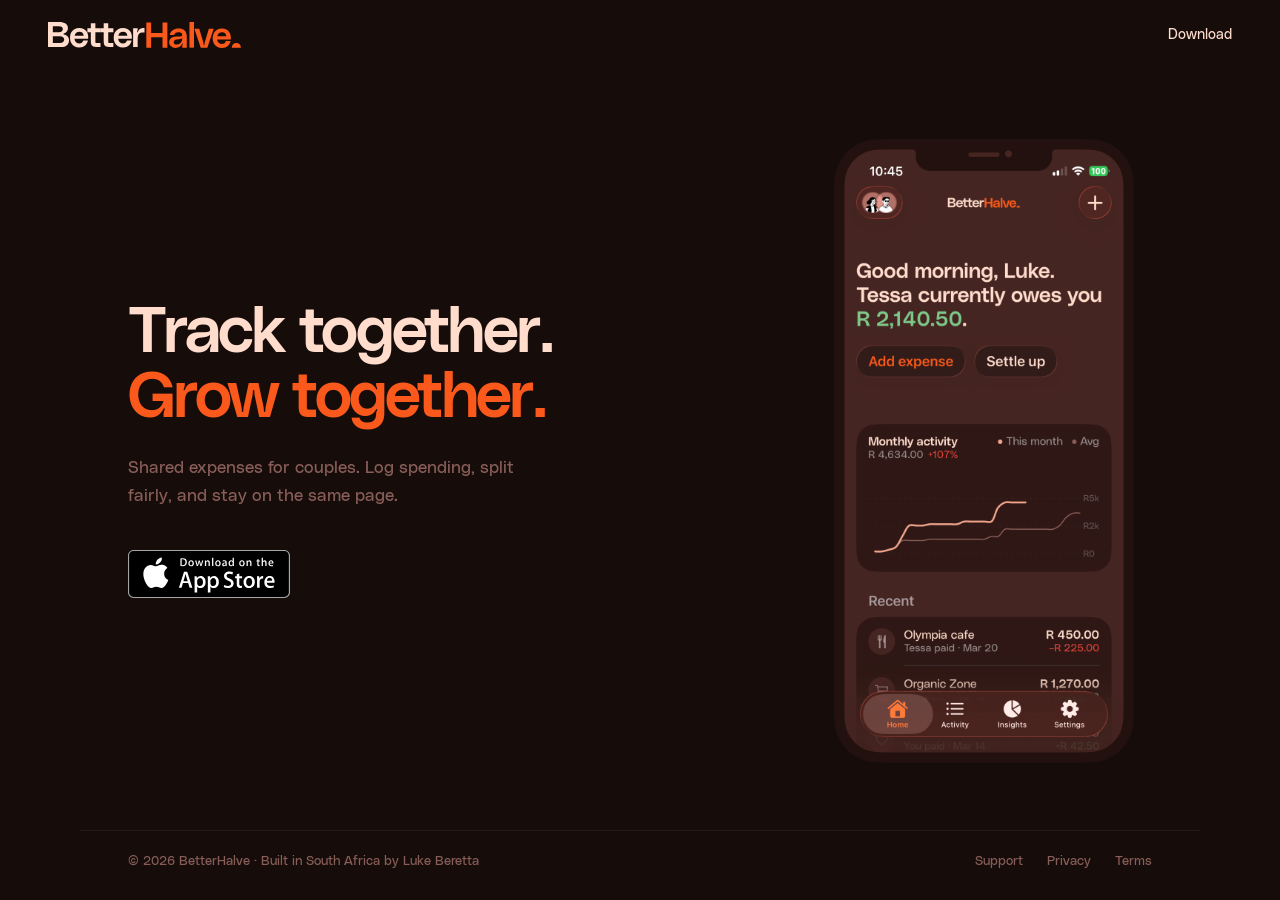
==== commit 4ac1309e: "Redesign homepage as minimal single hero Remove marquee, feature sections, CTA card, photo parallax," ====
--- a/index.html
+++ b/index.html
@@ -19,160 +19,38 @@
 </head>
 <body>
 
-  <!-- ─── NAV ──────────────────────────────────────────────── -->
-  <header class="nav" id="nav">
-    <a href="/" aria-label="BetterHalve home">
-      <div class="nav-logo"><img src="img/logo.svg" alt="BetterHalve" /></div>
-    </a>
-    <a class="nav-pill" href="https://apps.apple.com/za/app/betterhalve/id6760578425" target="_blank" rel="noopener">Now on App Store</a>
-  </header>
+  <div class="home">
 
-  <!-- ─── HERO ─────────────────────────────────────────────── -->
-  <section class="hero">
-    <img class="hero-bg" src="img/couple.jpg" alt="" aria-hidden="true" id="hero-bg" />
-    <div class="hero-overlay" aria-hidden="true"></div>
+    <header class="nav">
+      <a href="/" aria-label="BetterHalve home">
+        <div class="nav-logo"><img src="img/logo.svg" alt="BetterHalve" /></div>
+      </a>
+      <a class="nav-pill" href="https://apps.apple.com/za/app/betterhalve/id6760578425" target="_blank" rel="noopener">Download</a>
+    </header>
 
-    <div class="hero-left">
-      <p class="hero-eyebrow">
-        <span class="hero-eyebrow-dot" aria-hidden="true"></span>
-        Now on iOS
-      </p>
-      <h1>
-        Track together.
-        <span class="line-accent">Grow together.</span>
-      </h1>
-      <p class="hero-sub">Shared expenses, split fairly. BetterHalve makes it effortless for couples to stay on the same page — financially.</p>
-      <a class="app-store-badge" href="https://apps.apple.com/za/app/betterhalve/id6760578425" target="_blank" rel="noopener" aria-label="Download on the App Store">
-        <img src="img/Download_on_the_App_Store_Badge.svg" alt="Download on the App Store" />
-      </a>
-    </div>
-
-    <div class="hero-right">
-      <div class="hero-phone-wrap">
+    <main class="hero">
+      <div>
+        <h1>Track together.<br><span>Grow together.</span></h1>
+        <p class="hero-sub">Shared expenses for couples. Log spending, split fairly, and stay on the same page.</p>
+        <a class="app-store-badge" href="https://apps.apple.com/za/app/betterhalve/id6760578425" target="_blank" rel="noopener" aria-label="Download on the App Store">
+          <img src="img/Download_on_the_App_Store_Badge.svg" alt="Download on the App Store" />
+        </a>
+      </div>
+      <div class="hero-phone">
         <img src="img/01.png" alt="BetterHalve app — home screen showing real-time balance" />
       </div>
-    </div>
-  </section>
+    </main>
 
-  <!-- ─── MARQUEE ──────────────────────────────────────────── -->
-  <div class="marquee-wrap" aria-hidden="true">
-    <div class="marquee-track">
-      <span class="marquee-item">Real-time sync</span><span class="marquee-item dot">·</span>
-      <span class="marquee-item">15+ currencies</span><span class="marquee-item dot">·</span>
-      <span class="marquee-item">AI-powered insights</span><span class="marquee-item dot">·</span>
-      <span class="marquee-item">Instant splitting</span><span class="marquee-item dot">·</span>
-      <span class="marquee-item">9 categories</span><span class="marquee-item dot">·</span>
-      <span class="marquee-item">Smart predictions</span><span class="marquee-item dot">·</span>
-      <span class="marquee-item">Recurring expenses</span><span class="marquee-item dot">·</span>
-      <span class="marquee-item">Live exchange rates</span><span class="marquee-item dot">·</span>
-      <span class="marquee-item">Google &amp; Apple Sign-in</span><span class="marquee-item dot">·</span>
-      <!-- duplicate for seamless loop -->
-      <span class="marquee-item">Real-time sync</span><span class="marquee-item dot">·</span>
-      <span class="marquee-item">15+ currencies</span><span class="marquee-item dot">·</span>
-      <span class="marquee-item">AI-powered insights</span><span class="marquee-item dot">·</span>
-      <span class="marquee-item">Instant splitting</span><span class="marquee-item dot">·</span>
-      <span class="marquee-item">9 categories</span><span class="marquee-item dot">·</span>
-      <span class="marquee-item">Smart predictions</span><span class="marquee-item dot">·</span>
-      <span class="marquee-item">Recurring expenses</span><span class="marquee-item dot">·</span>
-      <span class="marquee-item">Live exchange rates</span><span class="marquee-item dot">·</span>
-      <span class="marquee-item">Google &amp; Apple Sign-in</span><span class="marquee-item dot">·</span>
-    </div>
+    <footer class="home-foot">
+      <span>© 2026 BetterHalve · Built in South Africa by <a href="https://lukeberetta.com" target="_blank" rel="noopener noreferrer">Luke Beretta</a></span>
+      <nav aria-label="Footer">
+        <a href="support.html">Support</a>
+        <a href="privacy.html">Privacy</a>
+        <a href="terms.html">Terms</a>
+      </nav>
+    </footer>
+
   </div>
-
-  <!-- ─── FEATURES ─────────────────────────────────────────── -->
-  <section class="features">
-
-    <!-- 01 -->
-    <div class="feature">
-      <div class="feature-phone reveal from-left">
-        <img src="img/02.png" alt="BetterHalve insights — category breakdown and spending trends" loading="lazy" />
-      </div>
-      <div class="feature-copy">
-        <p class="feature-num reveal delay-1">01</p>
-        <h2 class="reveal delay-2">Your spending,<br><em>explained</em></h2>
-        <p class="reveal delay-3">AI-powered insights surface where your money goes and spot hidden patterns. Built on Gemini, tuned for two.</p>
-      </div>
-    </div>
-
-    <!-- 02 -->
-    <div class="feature">
-      <div class="feature-copy">
-        <p class="feature-num reveal delay-1">02</p>
-        <h2 class="reveal delay-2">Every expense,<br><em>organised</em></h2>
-        <p class="reveal delay-3">A full timeline of everything you've spent together — searchable, filterable by category, always in sync.</p>
-      </div>
-      <div class="feature-phone reveal from-right">
-        <img src="img/03.png" alt="BetterHalve activity — full expense timeline" loading="lazy" />
-      </div>
-    </div>
-
-    <!-- 03 -->
-    <div class="feature">
-      <div class="feature-phone reveal from-left">
-        <img src="img/04.png" alt="BetterHalve — add expense in seconds" loading="lazy" />
-      </div>
-      <div class="feature-copy">
-        <p class="feature-num reveal delay-1">03</p>
-        <h2 class="reveal delay-2">Add anything<br><em>in seconds</em></h2>
-        <p class="reveal delay-3">Two taps to log. Smart category prediction, 15+ currencies with live rates, and instant splitting — 50/50 or any way you like.</p>
-      </div>
-    </div>
-
-  </section>
-
-  <!-- ─── CTA ──────────────────────────────────────────────── -->
-  <div class="cta-wrap">
-    <div class="cta-card reveal scale-up">
-      <h2>Built for your<br>#couplesgoals</h2>
-      <p>BetterHalve is now available on the App Store.</p>
-      <a class="app-store-badge-lg" href="https://apps.apple.com/za/app/betterhalve/id6760578425" target="_blank" rel="noopener" aria-label="Download on the App Store">
-        <img src="img/Download_on_the_App_Store_Badge.svg" alt="Download on the App Store" />
-      </a>
-    </div>
-  </div>
-
-  <!-- ─── FOOTER ────────────────────────────────────────────── -->
-  <footer>
-    <div class="footer-top">
-      <div class="footer-logo">
-        <img src="img/logo.svg" alt="BetterHalve" />
-      </div>
-      <ul class="footer-nav" aria-label="Footer">
-        <li><a href="support.html">Support</a></li>
-        <li><a href="privacy.html">Privacy Policy</a></li>
-        <li><a href="terms.html">Terms of Use</a></li>
-      </ul>
-    </div>
-    <div class="footer-bottom">
-      <span>© 2026 BetterHalve. All rights reserved.</span>
-      <span>Built in South Africa by <a href="https://lukeberetta.com" target="_blank" rel="noopener noreferrer">Luke Beretta</a></span>
-    </div>
-  </footer>
-
-  <script>
-    // Nav — transparent to frosted on scroll
-    const nav = document.getElementById('nav');
-    const onScroll = () => nav.classList.toggle('scrolled', window.scrollY > 50);
-    window.addEventListener('scroll', onScroll, { passive: true });
-
-    // Hero bg parallax
-    const heroBg = document.getElementById('hero-bg');
-    window.addEventListener('scroll', () => {
-      heroBg.style.transform = `translateY(${window.scrollY * 0.28}px)`;
-    }, { passive: true });
-
-    // Scroll reveal via IntersectionObserver
-    const observer = new IntersectionObserver(
-      (entries) => entries.forEach(e => {
-        if (e.isIntersecting) {
-          e.target.classList.add('visible');
-          observer.unobserve(e.target);
-        }
-      }),
-      { threshold: 0.12 }
-    );
-    document.querySelectorAll('.reveal').forEach(el => observer.observe(el));
-  </script>
 
 </body>
 </html>
--- a/style.css
+++ b/style.css
@@ -60,351 +60,90 @@
 .nav-logo img { height: 26px; width: auto; display: block; }
 
 .nav-pill {
-  font-size: 12px;
+  font-size: 14px;
+  color: var(--text);
+  text-decoration: none;
+  transition: color 0.2s;
+}
+.nav-pill:hover { color: var(--accent); }
+
+/* ─────────────────────────────────────────────────────── HERO */
+.home {
+  min-height: 100svh;
+  display: flex;
+  flex-direction: column;
+}
+
+.hero {
+  flex: 1;
+  display: grid;
+  grid-template-columns: 1.3fr 0.7fr;
+  align-items: center;
+  gap: 64px;
+  max-width: 1120px;
+  width: 100%;
+  margin: 0 auto;
+  padding: 120px 48px 48px;
+}
+
+.hero h1 {
+  font-size: clamp(40px, 5vw, 72px);
   font-weight: 600;
-  letter-spacing: 0.05em;
-  color: var(--accent);
-  background: rgba(251,89,27,0.1);
-  border: 1.5px solid rgba(251,89,27,0.35);
-  border-radius: 100px;
-  padding: 7px 16px;
-  text-decoration: none;
-  transition: background 0.2s, border-color 0.2s;
-}
-.nav-pill:hover {
-  background: rgba(251,89,27,0.18);
-  border-color: rgba(251,89,27,0.55);
-}
-
-/* ─────────────────────────────────────────────────────── HERO */
-.hero {
-  position: relative;
-  min-height: 100svh;
-  display: grid;
-  grid-template-columns: 1fr 1fr;
-  align-items: center;
-  padding: 120px 48px 80px;
-  gap: 40px;
-  overflow: hidden;
-}
-
-.hero-bg {
-  position: absolute;
-  inset: 0;
-  width: 100%; height: 110%;
-  top: -5%;
-  object-fit: cover;
-  object-position: center top;
-  filter: brightness(0.38) saturate(0.7);
-  will-change: transform;
-}
-
-.hero-overlay {
-  position: absolute;
-  inset: 0;
-  background:
-    linear-gradient(105deg, rgba(22,13,11,0.97) 35%, rgba(22,13,11,0.45) 75%, rgba(22,13,11,0.1) 100%),
-    linear-gradient(to top, rgba(22,13,11,1) 0%, transparent 45%);
-  pointer-events: none;
-}
-
-.hero-left {
-  position: relative;
-  z-index: 2;
-}
-
-.hero-eyebrow {
-  display: inline-flex;
-  align-items: center;
-  gap: 8px;
-  font-size: 12px;
-  font-weight: 600;
-  letter-spacing: 0.12em;
-  text-transform: uppercase;
-  color: var(--accent);
-  margin-bottom: 28px;
-}
-
-.hero-eyebrow-dot {
-  width: 6px; height: 6px;
-  border-radius: 50%;
-  background: var(--accent);
-  animation: blink 2.4s ease-in-out infinite;
-}
-
-@keyframes blink {
-  0%, 100% { opacity: 1; transform: scale(1); }
-  50%       { opacity: 0.35; transform: scale(0.65); }
-}
-
-.hero h1 {
-  font-size: clamp(50px, 6.5vw, 92px);
-  font-weight: 600;
-  line-height: 1.0;
-  letter-spacing: -0.038em;
-  color: #fff;
-  margin-bottom: 26px;
-}
-
-.hero h1 .line-accent {
-  display: block;
-  color: var(--accent);
-}
+  line-height: 1.02;
+  letter-spacing: -0.035em;
+  color: var(--text);
+  margin-bottom: 24px;
+}
+
+.hero h1 span { color: var(--accent); }
 
 .hero-sub {
-  font-size: clamp(16px, 1.4vw, 19px);
-  line-height: 1.7;
-  color: var(--accent-soft);
-  max-width: 420px;
-  margin-bottom: 44px;
+  font-size: clamp(16px, 1.3vw, 18px);
+  line-height: 1.65;
+  color: var(--text-muted);
+  max-width: 400px;
+  margin-bottom: 40px;
 }
 
 .app-store-badge {
   display: inline-block;
-  transition: transform 0.25s, opacity 0.25s;
-}
-.app-store-badge:hover { transform: translateY(-2px); opacity: 0.85; }
-.app-store-badge img { height: 50px; width: auto; display: block; }
-
-.hero-right {
-  position: relative;
-  z-index: 2;
+  transition: opacity 0.2s;
+}
+.app-store-badge:hover { opacity: 0.8; }
+.app-store-badge img { height: 48px; width: auto; display: block; }
+
+.hero-phone {
   display: flex;
   justify-content: center;
-  align-items: center;
-}
-
-.hero-phone-wrap {
-  position: relative;
-}
-
-.hero-phone-wrap::before {
-  content: '';
-  position: absolute;
-  inset: -30%;
-  background: radial-gradient(ellipse at center, rgba(251,89,27,0.18) 0%, transparent 70%);
-  pointer-events: none;
-  animation: glow-pulse 4s ease-in-out infinite;
-}
-
-@keyframes glow-pulse {
-  0%, 100% { opacity: 0.7; transform: scale(1); }
-  50%       { opacity: 1; transform: scale(1.08); }
-}
-
-.hero-phone-wrap img {
+}
+
+.hero-phone img {
+  width: 100%;
+  max-width: 300px;
   display: block;
+}
+
+.home-foot {
+  display: flex;
+  justify-content: space-between;
+  flex-wrap: wrap;
+  gap: 12px 24px;
+  max-width: 1120px;
   width: 100%;
-  max-width: 310px;
-  filter: drop-shadow(0 48px 96px rgba(0,0,0,0.65));
-  transform: rotate(-7deg);
-  animation: phone-float 5s ease-in-out infinite;
-}
-
-@keyframes phone-float {
-  0%, 100% { transform: rotate(-7deg) translateY(0px); }
-  50%       { transform: rotate(-7deg) translateY(-22px); }
-}
-
-/* ─────────────────────────────────────────────────── MARQUEE */
-.marquee-wrap {
-  overflow: hidden;
-  background: var(--bg-mid);
-  border-top: 1px solid rgba(255,255,255,0.05);
-  border-bottom: 1px solid rgba(255,255,255,0.05);
-  padding: 14px 0;
-}
-
-.marquee-track {
-  display: flex;
-  width: max-content;
-  animation: marquee-scroll 24s linear infinite;
-}
-
-.marquee-track:hover { animation-play-state: paused; }
-
-.marquee-item {
-  font-size: 12px;
-  font-weight: 600;
-  letter-spacing: 0.1em;
-  text-transform: uppercase;
-  white-space: nowrap;
-  padding: 0 20px;
-  color: var(--text-muted);
-}
-
-.marquee-item.dot { color: var(--accent); padding: 0 4px; }
-
-@keyframes marquee-scroll {
-  from { transform: translateX(0); }
-  to   { transform: translateX(-50%); }
-}
-
-/* ──────────────────────────────────────────────── FEATURES */
-.features { padding: 80px 0 40px; }
-
-.feature {
-  display: grid;
-  grid-template-columns: 1fr 1fr;
-  align-items: center;
-  gap: 60px;
-  padding: 100px 48px;
-  position: relative;
-  overflow: hidden;
-}
-
-/* Ambient glow per section */
-.feature::after {
-  content: '';
-  position: absolute;
-  width: 500px; height: 500px;
-  border-radius: 50%;
-  background: var(--accent);
-  filter: blur(140px);
-  opacity: 0.06;
-  pointer-events: none;
-}
-
-.feature:nth-child(odd)::after  { left: -180px; top: 50%; transform: translateY(-50%); }
-.feature:nth-child(even)::after { right: -180px; top: 50%; transform: translateY(-50%); }
-
-.feature:nth-child(even) .feature-phone { order: 2; }
-.feature:nth-child(even) .feature-copy  { order: 1; }
-
-.feature-phone {
-  display: flex;
-  justify-content: center;
-  position: relative;
-  z-index: 1;
-}
-
-.feature-phone img {
-  width: 100%;
-  max-width: 270px;
-  filter: drop-shadow(0 28px 56px rgba(0,0,0,0.55)) drop-shadow(0 0 28px rgba(251,89,27,0.08));
-  transition: transform 0.6s cubic-bezier(0.34, 1.56, 0.64, 1), filter 0.4s ease;
-}
-
-.feature:nth-child(odd)  .feature-phone img { transform: rotate(6deg); }
-.feature:nth-child(even) .feature-phone img { transform: rotate(-6deg); }
-
-.feature-phone img:hover {
-  transform: rotate(0deg) scale(1.05) !important;
-  filter: drop-shadow(0 40px 80px rgba(0,0,0,0.65)) drop-shadow(0 0 40px rgba(251,89,27,0.2));
-}
-
-.feature-copy { position: relative; z-index: 1; }
-
-.feature-num {
-  font-size: 11px;
-  font-weight: 600;
-  letter-spacing: 0.15em;
-  text-transform: uppercase;
-  color: var(--text-muted);
-  margin-bottom: 20px;
-}
-
-.feature-copy h2 {
-  font-size: clamp(36px, 3.8vw, 56px);
-  font-weight: 600;
-  line-height: 1.06;
-  letter-spacing: -0.03em;
-  color: var(--text);
-  margin-bottom: 20px;
-}
-
-.feature-copy h2 em {
-  font-style: normal;
-  color: var(--accent);
-}
-
-.feature-copy p {
-  font-size: 17px;
-  line-height: 1.78;
-  color: var(--text-muted);
-  max-width: 400px;
-}
-
-/* ──────────────────────────────────────────── REVEAL ANIMS */
-.reveal {
-  opacity: 0;
-  transform: translateY(36px);
-  transition:
-    opacity  0.75s cubic-bezier(0.16, 1, 0.3, 1),
-    transform 0.75s cubic-bezier(0.16, 1, 0.3, 1);
-}
-
-.reveal.from-left  { transform: translateX(-52px); }
-.reveal.from-right { transform: translateX(52px); }
-.reveal.scale-up   { transform: scale(0.94); }
-
-.reveal.visible {
-  opacity: 1;
-  transform: translate(0) scale(1);
-}
-
-.delay-1 { transition-delay: 0.08s; }
-.delay-2 { transition-delay: 0.18s; }
-.delay-3 { transition-delay: 0.28s; }
-
-/* ─────────────────────────────────────────────────── CTA */
-.cta-wrap { padding: 40px 48px 120px; }
-
-.cta-card {
-  position: relative;
-  background: var(--bg-raised);
-  border: 1px solid rgba(255,255,255,0.07);
-  border-radius: 36px;
-  padding: 100px 60px;
-  text-align: center;
-  overflow: hidden;
-}
-
-.cta-card::before {
-  content: '';
-  position: absolute;
-  bottom: -60px; left: 50%;
-  transform: translateX(-50%);
-  width: 80%; height: 200px;
-  background: radial-gradient(ellipse at center bottom, rgba(251,89,27,0.22) 0%, transparent 70%);
-  pointer-events: none;
-}
-
-.cta-card::after {
-  content: '';
-  position: absolute;
-  inset: 0;
-  border-radius: 36px;
-  background: linear-gradient(135deg, rgba(251,89,27,0.04) 0%, transparent 50%);
-  pointer-events: none;
-}
-
-.cta-card h2 {
-  font-size: clamp(36px, 4.5vw, 64px);
-  font-weight: 600;
-  letter-spacing: -0.032em;
-  line-height: 1.05;
-  margin-bottom: 14px;
-  position: relative;
-  z-index: 1;
-}
-
-.cta-card p {
-  font-size: 17px;
-  color: var(--text-muted);
-  margin-bottom: 40px;
-  position: relative;
-  z-index: 1;
-}
-
-.app-store-badge-lg {
-  display: inline-block;
-  position: relative;
-  z-index: 1;
-  transition: transform 0.25s, opacity 0.25s;
-}
-.app-store-badge-lg:hover { transform: translateY(-3px); opacity: 0.85; }
-.app-store-badge-lg img { height: 58px; width: auto; display: block; }
+  margin: 0 auto;
+  padding: 24px 48px 32px;
+  font-size: 13px;
+  color: var(--text-muted);
+}
+
+.home-foot nav { display: flex; gap: 24px; }
+
+.home-foot a {
+  color: var(--text-muted);
+  text-decoration: none;
+  transition: color 0.2s;
+}
+.home-foot a:hover { color: var(--text); }
 
 /* ──────────────────────────────────────────────── FOOTER */
 footer {
@@ -464,49 +203,19 @@
 
   .hero {
     grid-template-columns: 1fr;
-    min-height: auto;
-    padding: 120px 24px 72px;
-    gap: 0;
-  }
-
-  .hero-right {
-    order: -1;
-    margin-bottom: 48px;
-  }
-
-  .hero-phone-wrap img {
-    max-width: 200px;
-    animation: phone-float-sm 5s ease-in-out infinite;
-  }
-
-  @keyframes phone-float-sm {
-    0%, 100% { transform: rotate(-4deg) translateY(0px); }
-    50%       { transform: rotate(-4deg) translateY(-14px); }
-  }
-
-  .hero-overlay {
-    background:
-      linear-gradient(to bottom, rgba(22,13,11,0.55) 0%, rgba(22,13,11,0.95) 55%),
-      linear-gradient(to top, rgba(22,13,11,1) 0%, transparent 40%);
-  }
-
-  .feature {
-    grid-template-columns: 1fr;
-    padding: 64px 24px;
-    gap: 44px;
+    gap: 48px;
+    padding: 104px 24px 32px;
     text-align: center;
   }
 
-  .feature:nth-child(even) .feature-phone,
-  .feature:nth-child(even) .feature-copy { order: unset; }
-
-  .feature-copy p { max-width: 100%; }
-  .feature-phone img { max-width: 220px; }
-  .feature:nth-child(odd)  .feature-phone img { transform: rotate(4deg); }
-  .feature:nth-child(even) .feature-phone img { transform: rotate(-4deg); }
-
-  .cta-wrap { padding: 20px 24px 80px; }
-  .cta-card { padding: 72px 32px; }
+  .hero-sub { margin-left: auto; margin-right: auto; }
+  .hero-phone img { max-width: 220px; }
+
+  .home-foot {
+    flex-direction: column;
+    align-items: center;
+    padding: 24px;
+  }
 
   footer { padding: 36px 24px; }
   .footer-top { flex-direction: column; align-items: flex-start; }
